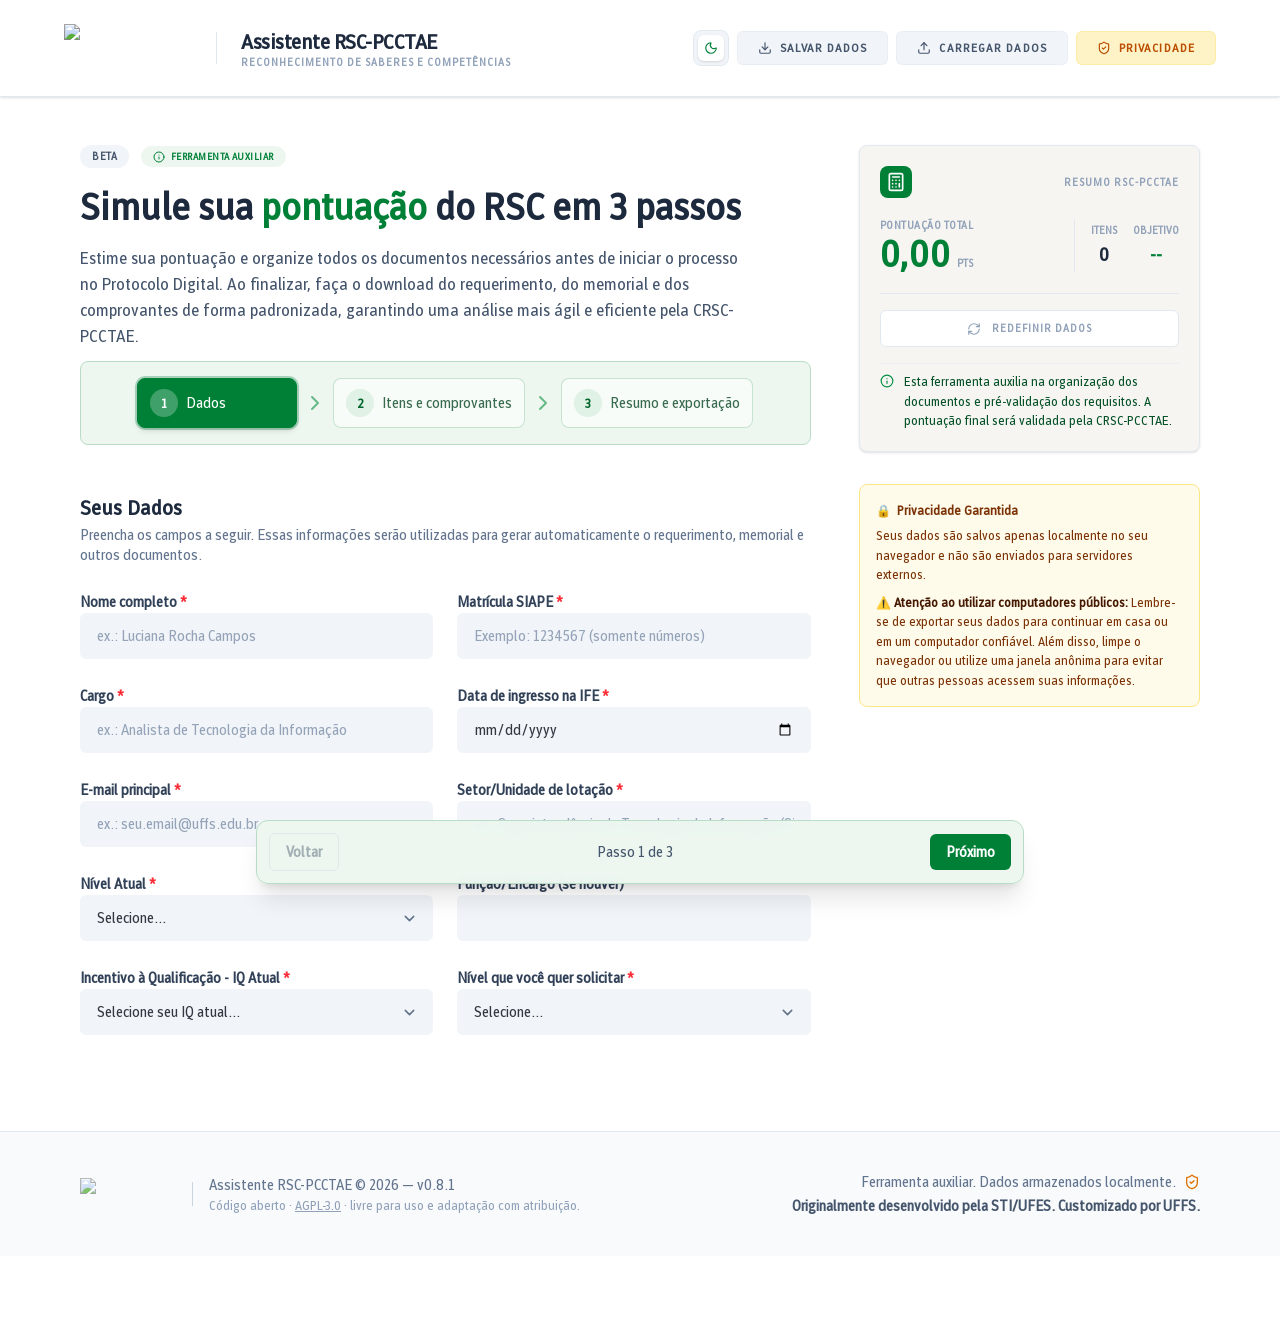
==== index.html @ 5d7be17a "Corrige layout no GitHub Pages: pasta next em vez de _next (Jekyll)" ====
<!DOCTYPE html><!--9aRGwMpVKhVI5mHyuBVNR--><html lang="pt-BR" class="__variable_b991f8 __variable_77d4bf"><head><meta charSet="utf-8"/><meta name="viewport" content="width=device-width, initial-scale=1"/><link rel="preload" href="./next/static/media/111c64c593307dd1-s.p.woff" as="font" crossorigin="" type="font/woff"/><link rel="preload" href="./next/static/media/637b1e45cc911e74-s.p.woff" as="font" crossorigin="" type="font/woff"/><link rel="preload" href="./next/static/media/cc27cf3ff100ea21-s.p.ttf" as="font" crossorigin="" type="font/ttf"/><link rel="stylesheet" href="./next/static/css/3eb1b02e65e8e652.css" data-precedence="next"/><link rel="preload" as="script" fetchPriority="low" href="./next/static/chunks/webpack-28f1272783935abb.js"/><script src="./next/static/chunks/4bd1b696-21f374d1156f834a.js" async=""></script><script src="./next/static/chunks/255-1755a749ca68fb96.js" async=""></script><script src="./next/static/chunks/main-app-2ecc3bf42ae2d122.js" async=""></script><script src="./next/static/chunks/app/layout-82c13f1121ba27d3.js" async=""></script><script src="./next/static/chunks/638-91cfcbcc5f65ffcb.js" async=""></script><script src="./next/static/chunks/app/page-ae349f5f44240e53.js" async=""></script><meta name="next-size-adjust" content=""/><meta property="creator.productor" content="http://estruturaorganizacional.dados.gov.br/id/unidade-organizacional/425"/><title>Assistente RSC-PCCTAE UFFS</title><meta name="description" content="Ferramenta auxiliar para contagem e organização de documentos para o RSC-PCCTAE."/><link rel="icon" href="./favicon.ico"/><link rel="stylesheet" href="./uffs-layout.css"/><script src="./next/static/chunks/polyfills-42372ed130431b0a.js" noModule=""></script></head><body class="font-ufes antialiased bg-slate-50 text-slate-900"><div hidden=""><!--$--><!--/$--></div><div class="min-h-screen bg-white dark:bg-slate-950 transition-colors duration-300 pb-20"><header class="bg-white/95 dark:bg-slate-900/95 backdrop-blur-md border-b border-slate-200 dark:border-slate-800 py-6 px-4 sticky top-0 z-50 shadow-sm"><div class="max-w-6xl mx-auto flex flex-col md:flex-row justify-between items-center gap-6"><div class="flex items-center gap-6"><img alt="UFFS Logo" loading="lazy" width="160" height="60" decoding="async" data-nimg="1" class="h-12 w-auto object-contain" style="color:transparent" src="./logo-ufes.png"/><div class="hidden md:block h-8 w-px bg-slate-200 dark:bg-slate-800"></div><div><h1 class="text-xl font-bold text-slate-800 dark:text-white tracking-tight">Assistente RSC-PCCTAE</h1><p class="text-slate-400 dark:text-slate-500 text-[10px] font-bold uppercase tracking-widest">Reconhecimento de Saberes e Competências</p></div></div><div class="flex flex-wrap justify-center gap-2 items-center"><div class="bg-slate-100 dark:bg-slate-800 rounded-lg p-1 border border-slate-200 dark:border-slate-700"><button class="p-1.5 rounded-md transition-all bg-white dark:bg-slate-700 shadow-sm text-brand-600 hover:text-brand-500" title="Mudar para Modo Escuro"><svg xmlns="http://www.w3.org/2000/svg" width="24" height="24" viewBox="0 0 24 24" fill="none" stroke="currentColor" stroke-width="2" stroke-linecap="round" stroke-linejoin="round" class="lucide lucide-moon w-3.5 h-3.5" aria-hidden="true"><path d="M20.985 12.486a9 9 0 1 1-9.473-9.472c.405-.022.617.46.402.803a6 6 0 0 0 8.268 8.268c.344-.215.825-.004.803.401"></path></svg></button></div><button class="flex items-center gap-2 bg-slate-100 hover:bg-slate-200 dark:bg-slate-800 dark:hover:bg-slate-700 dark:text-slate-300 text-slate-600 px-5 py-2 rounded-md transition-all text-[11px] font-bold uppercase tracking-widest border border-slate-200/50 dark:border-slate-700"><svg xmlns="http://www.w3.org/2000/svg" width="24" height="24" viewBox="0 0 24 24" fill="none" stroke="currentColor" stroke-width="2" stroke-linecap="round" stroke-linejoin="round" class="lucide lucide-download w-3.5 h-3.5" aria-hidden="true"><path d="M12 15V3"></path><path d="M21 15v4a2 2 0 0 1-2 2H5a2 2 0 0 1-2-2v-4"></path><path d="m7 10 5 5 5-5"></path></svg> Salvar Dados</button><label class="flex items-center gap-2 bg-slate-100 hover:bg-slate-200 dark:bg-slate-800 dark:hover:bg-slate-700 dark:text-slate-300 text-slate-600 px-5 py-2 rounded-md transition-all text-[11px] font-bold uppercase tracking-widest cursor-pointer border border-slate-200/50 dark:border-slate-700"><svg xmlns="http://www.w3.org/2000/svg" width="24" height="24" viewBox="0 0 24 24" fill="none" stroke="currentColor" stroke-width="2" stroke-linecap="round" stroke-linejoin="round" class="lucide lucide-upload w-3.5 h-3.5" aria-hidden="true"><path d="M12 3v12"></path><path d="m17 8-5-5-5 5"></path><path d="M21 15v4a2 2 0 0 1-2 2H5a2 2 0 0 1-2-2v-4"></path></svg> Carregar Dados<input type="file" class="hidden" accept=".json,.zip"/></label><button class="flex items-center gap-2 bg-amber-100 hover:bg-amber-200 dark:bg-amber-900/30 dark:hover:bg-amber-900/50 dark:text-amber-300 text-amber-700 px-5 py-2 rounded-md transition-all text-[11px] font-bold uppercase tracking-widest border border-amber-200/50 dark:border-amber-700/50"><svg xmlns="http://www.w3.org/2000/svg" width="24" height="24" viewBox="0 0 24 24" fill="none" stroke="currentColor" stroke-width="2" stroke-linecap="round" stroke-linejoin="round" class="lucide lucide-shield-check w-3.5 h-3.5" aria-hidden="true"><path d="M20 13c0 5-3.5 7.5-7.66 8.95a1 1 0 0 1-.67-.01C7.5 20.5 4 18 4 13V6a1 1 0 0 1 1-1c2 0 4.5-1.2 6.24-2.72a1.17 1.17 0 0 1 1.52 0C14.51 3.81 17 5 19 5a1 1 0 0 1 1 1z"></path><path d="m9 12 2 2 4-4"></path></svg> Privacidade</button></div></div></header><main class="max-w-6xl mx-auto px-4 grid grid-cols-1 lg:grid-cols-3 gap-12 mt-12"><div class="lg:col-span-2 space-y-12"><header class="space-y-4"><div class="flex items-center gap-3"><div class="inline-block bg-slate-100 text-slate-600 px-3 py-1 rounded-full text-[10px] font-bold uppercase tracking-wider">Beta</div><div class="flex items-center gap-1.5 text-brand-600 dark:text-brand-400 bg-brand-50 dark:bg-brand-900/20 px-3 py-1 rounded-full text-[9px] font-bold uppercase tracking-wider"><svg xmlns="http://www.w3.org/2000/svg" width="24" height="24" viewBox="0 0 24 24" fill="none" stroke="currentColor" stroke-width="2" stroke-linecap="round" stroke-linejoin="round" class="lucide lucide-info w-3 h-3" aria-hidden="true"><circle cx="12" cy="12" r="10"></circle><path d="M12 16v-4"></path><path d="M12 8h.01"></path></svg> Ferramenta Auxiliar</div></div><h2 class="text-3xl md:text-4xl font-bold text-slate-800 dark:text-white leading-tight">Simule sua <span class="text-brand-600 dark:text-brand-400">pontuação</span> do RSC em 3 passos</h2><div class="space-y-3"><p class="text-slate-600 dark:text-slate-300 text-base leading-relaxed max-w-2xl">Estime sua pontuação e organize todos os documentos necessários antes de iniciar o processo no Protocolo Digital. Ao finalizar, faça o download do requerimento, do memorial e dos comprovantes de forma padronizada, garantindo uma análise mais ágil e eficiente pela CRSC-PCCTAE.</p><div class="bg-brand-50 dark:bg-brand-950/20 border border-brand-200 dark:border-brand-900/40 rounded-lg p-4"><div class="flex flex-col md:flex-row md:flex-wrap md:items-center md:justify-center gap-2 md:gap-1" role="navigation" aria-label="Etapas do fluxo"><button type="button" aria-current="step" class="flex items-center gap-2 rounded-lg border px-3 py-2.5 text-sm font-medium transition-all text-left w-full md:w-auto md:min-w-[10rem] border-brand-600 bg-brand-600 text-white shadow-md ring-2 ring-brand-600/30"><span class="flex h-7 w-7 shrink-0 items-center justify-center rounded-full text-xs font-bold bg-white/25 text-white">1</span><span>Dados</span></button><svg xmlns="http://www.w3.org/2000/svg" width="24" height="24" viewBox="0 0 24 24" fill="none" stroke="currentColor" stroke-width="2" stroke-linecap="round" stroke-linejoin="round" class="lucide lucide-chevron-right hidden md:block h-6 w-6 shrink-0 text-brand-400/80 dark:text-brand-500/80 mx-0.5" aria-hidden="true"><path d="m9 18 6-6-6-6"></path></svg><svg xmlns="http://www.w3.org/2000/svg" width="24" height="24" viewBox="0 0 24 24" fill="none" stroke="currentColor" stroke-width="2" stroke-linecap="round" stroke-linejoin="round" class="lucide lucide-chevron-down md:hidden h-6 w-6 shrink-0 text-brand-400/80 self-center" aria-hidden="true"><path d="m6 9 6 6 6-6"></path></svg><button type="button" class="flex items-center gap-2 rounded-lg border px-3 py-2.5 text-sm font-medium transition-all text-left w-full md:w-auto md:min-w-[10rem] border-brand-200/80 bg-white/60 text-brand-900/80 dark:border-brand-900/50 dark:bg-slate-900/80 dark:text-brand-200/90"><span class="flex h-7 w-7 shrink-0 items-center justify-center rounded-full text-xs font-bold bg-brand-100/80 text-brand-700 dark:bg-brand-900/40 dark:text-brand-300">2</span><span>Itens e comprovantes</span></button><svg xmlns="http://www.w3.org/2000/svg" width="24" height="24" viewBox="0 0 24 24" fill="none" stroke="currentColor" stroke-width="2" stroke-linecap="round" stroke-linejoin="round" class="lucide lucide-chevron-right hidden md:block h-6 w-6 shrink-0 text-brand-400/80 dark:text-brand-500/80 mx-0.5" aria-hidden="true"><path d="m9 18 6-6-6-6"></path></svg><svg xmlns="http://www.w3.org/2000/svg" width="24" height="24" viewBox="0 0 24 24" fill="none" stroke="currentColor" stroke-width="2" stroke-linecap="round" stroke-linejoin="round" class="lucide lucide-chevron-down md:hidden h-6 w-6 shrink-0 text-brand-400/80 self-center" aria-hidden="true"><path d="m6 9 6 6 6-6"></path></svg><button type="button" class="flex items-center gap-2 rounded-lg border px-3 py-2.5 text-sm font-medium transition-all text-left w-full md:w-auto md:min-w-[10rem] border-brand-200/80 bg-white/60 text-brand-900/80 dark:border-brand-900/50 dark:bg-slate-900/80 dark:text-brand-200/90"><span class="flex h-7 w-7 shrink-0 items-center justify-center rounded-full text-xs font-bold bg-brand-100/80 text-brand-700 dark:bg-brand-900/40 dark:text-brand-300">3</span><span>Resumo e exportação</span></button></div></div></div></header><section class="space-y-6"><div class="space-y-1"><h3 class="text-xl font-bold text-slate-800 dark:text-white">Seus Dados</h3><p class="text-sm text-slate-500 dark:text-slate-400">Preencha os campos a seguir. Essas informações serão utilizadas para gerar automaticamente o requerimento, memorial e ​o​utros documentos.</p></div><div class="grid grid-cols-1 md:grid-cols-2 gap-6"><div class="space-y-2"><label class="text-sm font-bold text-slate-700 dark:text-slate-300">Nome completo <span class="text-red-500">*</span></label><input type="text" placeholder="ex.: Luciana Rocha Campos" class="w-full px-4 py-3 bg-slate-100 dark:bg-slate-900/50 border border-transparent dark:border-slate-800 rounded-md focus:ring-2 focus:ring-brand-500 outline-none transition-all text-sm placeholder:text-slate-400 dark:placeholder:text-slate-600 dark:text-white" value=""/></div><div class="space-y-2"><label class="text-sm font-bold text-slate-700 dark:text-slate-300">Matrícula SIAPE <span class="text-red-500">*</span></label><input type="text" placeholder="Exemplo: 1234567 (somente números)" class="w-full px-4 py-3 bg-slate-100 dark:bg-slate-900/50 border border-transparent dark:border-slate-800 rounded-md focus:ring-2 focus:ring-brand-500 outline-none transition-all text-sm placeholder:text-slate-400 dark:placeholder:text-slate-600 dark:text-white" value=""/></div><div class="space-y-2"><label class="text-sm font-bold text-slate-700 dark:text-slate-300">Cargo <span class="text-red-500">*</span></label><input type="text" placeholder="ex.: Analista de Tecnologia da Informação" class="w-full px-4 py-3 bg-slate-100 dark:bg-slate-900/50 border border-transparent dark:border-slate-800 rounded-md focus:ring-2 focus:ring-brand-500 outline-none transition-all text-sm placeholder:text-slate-400 dark:placeholder:text-slate-600 dark:text-white" value=""/></div><div class="space-y-2"><label class="text-sm font-bold text-slate-700 dark:text-slate-300">Data de ingresso na IFE <span class="text-red-500">*</span></label><input type="date" class="w-full px-4 py-3 bg-slate-100 dark:bg-slate-900/50 border border-transparent dark:border-slate-800 rounded-md focus:ring-2 focus:ring-brand-500 outline-none transition-all text-sm dark:text-white" value=""/></div><div class="space-y-2"><label class="text-sm font-bold text-slate-700 dark:text-slate-300">E-mail principal <span class="text-red-500">*</span></label><input type="email" placeholder="ex.: seu.email@uffs.edu.br" class="w-full px-4 py-3 bg-slate-100 dark:bg-slate-900/50 border border-transparent dark:border-slate-800 rounded-md focus:ring-2 focus:ring-brand-500 outline-none transition-all text-sm placeholder:text-slate-400 dark:placeholder:text-slate-600 dark:text-white" value=""/></div><div class="space-y-2"><label class="text-sm font-bold text-slate-700 dark:text-slate-300">Setor/Unidade de lotação <span class="text-red-500">*</span></label><input type="text" placeholder="ex.: Superintendência de Tecnologia da Informação (STI)" class="w-full px-4 py-3 bg-slate-100 dark:bg-slate-900/50 border border-transparent dark:border-slate-800 rounded-md focus:ring-2 focus:ring-brand-500 outline-none transition-all text-sm placeholder:text-slate-400 dark:placeholder:text-slate-600 dark:text-white" value=""/></div><div class="space-y-2"><label class="text-sm font-bold text-slate-700 dark:text-slate-300">Nível Atual <span class="text-red-500">*</span></label><select class="w-full px-4 py-3 bg-slate-100 dark:bg-slate-900/50 border border-transparent dark:border-slate-800 rounded-md focus:ring-2 focus:ring-brand-500 outline-none transition-all text-sm appearance-none dark:text-white"><option value="" selected="">Selecione...</option><option value="Nível A">Nível A</option><option value="Nível B">Nível B</option><option value="Nível C">Nível C</option><option value="Nível D">Nível D</option><option value="Nível E">Nível E</option></select></div><div class="space-y-2"><label class="text-sm font-bold text-slate-700 dark:text-slate-300">Função/Encargo (se houver)</label><input type="text" class="w-full px-4 py-3 bg-slate-100 dark:bg-slate-900/50 border border-transparent dark:border-slate-800 rounded-md focus:ring-2 focus:ring-brand-500 outline-none transition-all text-sm dark:text-white" value=""/></div><div class="space-y-2"><label class="text-sm font-bold text-slate-700 dark:text-slate-300">Incentivo à Qualificação - IQ Atual <span class="text-red-500">*</span></label><select class="w-full px-4 py-3 bg-slate-100 dark:bg-slate-900/50 border border-transparent dark:border-slate-800 rounded-md focus:ring-2 focus:ring-brand-500 outline-none transition-all text-sm appearance-none dark:text-white"><option value="" selected="">Selecione seu IQ atual...</option><option value="Ensino Fundamental Completo (10%)">Ensino Fundamental Completo 10%</option><option value="Ensino Médio Completo (15%)">Ensino Médio Completo 15%</option><option value="Ensino Médio Profissionalizante / Técnico (20%)">Ensino Médio Profissionalizante / Técnico 20%</option><option value="Graduação (Ensino Superior) (25%)">Graduação (Ensino Superior) 25%</option><option value="Especialização (mínimo 360h) (30%)">Especialização (mínimo 360h) 30%</option><option value="Mestrado (52%)">Mestrado 52%</option></select></div><div class="space-y-2"><label class="text-sm font-bold text-slate-700 dark:text-slate-300">Nível que você quer solicitar <span class="text-red-500">*</span></label><select class="w-full px-4 py-3 bg-slate-100 dark:bg-slate-900/50 border rounded-md focus:ring-2 focus:ring-brand-500 outline-none transition-all text-sm appearance-none dark:text-white border-transparent dark:border-slate-800"><option value="" selected="">Selecione...</option><option value="I" class="dark:bg-slate-900">RSC-PCCTAE I<!-- --> (<!-- -->Ensino Fund. Completo<!-- -->)</option><option value="II" class="dark:bg-slate-900">RSC-PCCTAE II<!-- --> (<!-- -->Ensino Médio<!-- -->)</option><option value="III" class="dark:bg-slate-900">RSC-PCCTAE III<!-- --> (<!-- -->Graduação<!-- -->)</option><option value="IV" class="dark:bg-slate-900">RSC-PCCTAE IV<!-- --> (<!-- -->Especialização<!-- -->)</option><option value="V" class="dark:bg-slate-900">RSC-PCCTAE V<!-- --> (<!-- -->Mestrado<!-- -->)</option><option value="VI" class="dark:bg-slate-900">RSC-PCCTAE VI<!-- --> (<!-- -->Doutorado<!-- -->)</option></select></div></div></section></div><div class="space-y-8"><div class="bg-[#f7f5f2] dark:bg-slate-900 rounded-lg p-5 sticky top-32 border border-slate-200 dark:border-slate-800 shadow-sm"><div class="flex items-center justify-between mb-4"><div class="bg-brand-600 p-1.5 rounded-lg"><svg xmlns="http://www.w3.org/2000/svg" width="24" height="24" viewBox="0 0 24 24" fill="none" stroke="currentColor" stroke-width="2" stroke-linecap="round" stroke-linejoin="round" class="lucide lucide-calculator w-5 h-5 text-white" aria-hidden="true"><rect width="16" height="20" x="4" y="2" rx="2"></rect><line x1="8" x2="16" y1="6" y2="6"></line><line x1="16" x2="16" y1="14" y2="18"></line><path d="M16 10h.01"></path><path d="M12 10h.01"></path><path d="M8 10h.01"></path><path d="M12 14h.01"></path><path d="M8 14h.01"></path><path d="M12 18h.01"></path><path d="M8 18h.01"></path></svg></div><span class="text-[10px] font-bold text-slate-400 dark:text-slate-500 uppercase tracking-widest">Resumo RSC-PCCTAE</span></div><div class="space-y-4"><div class="flex items-center justify-between py-1"><div class="text-left"><p class="text-slate-400 dark:text-slate-500 text-[10px] font-bold uppercase tracking-wider">Pontuação Total</p><div class="flex items-baseline gap-1.5"><span class="text-4xl font-black text-brand-600 dark:text-brand-400 tracking-[0.02em]">0,00</span><span class="text-slate-400 dark:text-slate-500 text-[10px] font-bold uppercase">pts</span></div></div><div class="flex gap-4 border-l border-slate-200 dark:border-slate-800 pl-4 py-1"><div class="text-center"><p class="text-slate-400 dark:text-slate-500 text-[10px] font-bold uppercase mb-0.5">Itens</p><p class="text-lg font-bold text-slate-800 dark:text-slate-200">0</p></div><div class="text-center"><p class="text-slate-400 dark:text-slate-500 text-[10px] font-bold uppercase mb-0.5">Objetivo</p><p class="text-lg font-bold text-brand-600 dark:text-brand-400">--</p></div></div></div><div class="pt-4 border-t border-slate-200 dark:border-slate-800 space-y-2"><button class="w-full py-2.5 bg-white dark:bg-slate-800/50 border border-slate-200 dark:border-slate-800 text-slate-400 dark:text-slate-500 hover:text-red-500 dark:hover:text-red-400 rounded-md transition-all text-[10px] font-bold uppercase tracking-widest"><svg xmlns="http://www.w3.org/2000/svg" width="24" height="24" viewBox="0 0 24 24" fill="none" stroke="currentColor" stroke-width="2" stroke-linecap="round" stroke-linejoin="round" class="lucide lucide-refresh-cw w-3.5 h-3.5 inline mr-2" aria-hidden="true"><path d="M3 12a9 9 0 0 1 9-9 9.75 9.75 0 0 1 6.74 2.74L21 8"></path><path d="M21 3v5h-5"></path><path d="M21 12a9 9 0 0 1-9 9 9.75 9.75 0 0 1-6.74-2.74L3 16"></path><path d="M8 16H3v5"></path></svg> Redefinir Dados</button><div class="mt-2 pt-2 border-t border-slate-200/60 dark:border-slate-800/60"><div class="flex gap-2.5"><svg xmlns="http://www.w3.org/2000/svg" width="24" height="24" viewBox="0 0 24 24" fill="none" stroke="currentColor" stroke-width="2" stroke-linecap="round" stroke-linejoin="round" class="lucide lucide-info w-3.5 h-3.5 text-brand-500 dark:text-brand-400 shrink-0 mt-0.5" aria-hidden="true"><circle cx="12" cy="12" r="10"></circle><path d="M12 16v-4"></path><path d="M12 8h.01"></path></svg><p class="text-[12px] text-brand-800 dark:text-brand-200 leading-relaxed font-medium">Esta ferramenta auxilia na organização dos documentos e pré-validação dos requisitos. A pontuação final será validada pela CRSC-PCCTAE.</p></div></div></div></div></div><div class="bg-amber-50 dark:bg-amber-950/20 border border-amber-200 dark:border-amber-900/30 rounded-lg p-4 text-xs text-amber-900 dark:text-amber-200 leading-relaxed"><p class="font-bold mb-1.5 flex items-center gap-1.5"><span aria-hidden="true">🔒</span> Privacidade Garantida</p><p>Seus dados são salvos apenas localmente no seu navegador e não são enviados para servidores externos.</p><p class="mt-2"><span aria-hidden="true">⚠️</span> <span class="font-bold text-amber-950 dark:text-amber-100">Atenção ao utilizar computadores públicos:</span> Lembre-se de exportar seus dados para continuar em casa ou em um computador confiável. Além disso, limpe o navegador ou utilize uma janela anônima para evitar que outras pessoas acessem suas informações.</p></div></div></main><div class="fixed bottom-4 left-1/2 z-40 w-[calc(100%-2rem)] max-w-3xl -translate-x-1/2 rounded-xl border border-brand-200 dark:border-brand-900/30 bg-brand-50/95 dark:bg-slate-900/95 backdrop-blur p-3 shadow-xl"><div class="flex items-center justify-between gap-2"><button disabled="" class="px-4 py-2 rounded-md border border-slate-300 dark:border-slate-700 text-sm font-semibold text-slate-700 dark:text-slate-300 disabled:opacity-40">Voltar</button><p class="text-sm text-slate-600 dark:text-slate-400">Passo <!-- -->1<!-- --> de 3</p><button class="px-4 py-2 rounded-md bg-brand-600 text-white text-sm font-semibold disabled:opacity-40">Próximo</button></div></div><footer class="mt-24 bg-slate-50 dark:bg-slate-900/50 border-t border-slate-200 dark:border-slate-800 py-10"><div class="max-w-6xl mx-auto px-4 flex flex-col md:flex-row items-center justify-between gap-6"><div class="flex items-center gap-4 text-sm font-medium text-slate-500 dark:text-slate-400"><img alt="UFFS Logo" loading="lazy" width="120" height="40" decoding="async" data-nimg="1" class="h-8 w-auto opacity-75 dark:invert hover:opacity-100 transition-opacity" style="color:transparent" src="./logo-ufes.png"/><div class="h-6 w-px bg-slate-300 dark:bg-slate-700 hidden sm:block"></div><div class="hidden sm:block"><span>Assistente RSC-PCCTAE<!-- --> © <!-- -->2026<!-- --> — v<!-- -->0.8.1</span><p class="text-xs text-slate-400 dark:text-slate-500 mt-0.5">Código aberto · <a href="https://www.gnu.org/licenses/agpl-3.0.html" target="_blank" rel="noopener noreferrer" class="underline hover:text-brand-600 transition-colors">AGPL-3.0</a> · livre para uso e adaptação com atribuição.</p></div></div><div class="text-sm text-center md:text-right text-slate-500 dark:text-slate-400"><div class="flex items-center justify-center md:justify-end gap-2"><p>Ferramenta auxiliar. Dados armazenados localmente.</p><button class="text-amber-600 dark:text-amber-500 hover:text-amber-700 dark:hover:text-amber-400 transition-colors" title="Política de Privacidade"><svg xmlns="http://www.w3.org/2000/svg" width="24" height="24" viewBox="0 0 24 24" fill="none" stroke="currentColor" stroke-width="2" stroke-linecap="round" stroke-linejoin="round" class="lucide lucide-shield-check w-4 h-4" aria-hidden="true"><path d="M20 13c0 5-3.5 7.5-7.66 8.95a1 1 0 0 1-.67-.01C7.5 20.5 4 18 4 13V6a1 1 0 0 1 1-1c2 0 4.5-1.2 6.24-2.72a1.17 1.17 0 0 1 1.52 0C14.51 3.81 17 5 19 5a1 1 0 0 1 1 1z"></path><path d="m9 12 2 2 4-4"></path></svg></button></div><p class="font-semibold text-slate-600 dark:text-slate-300 mt-1">Originalmente desenvolvido pela <!-- -->STI/UFES<!-- -->.<!-- --> Customizado por UFFS.</p></div></div></footer><style>
        input::placeholder {
          color: #94a3b8;
          font-weight: 400;
        }
        .dark input::placeholder {
          color: #475569;
        }
        button:not(:disabled) {
          cursor: pointer !important;
        }
        select {
          background-image: url("data:image/svg+xml,%3csvg xmlns='http://www.w3.org/2000/svg' fill='none' viewBox='0 0 20 20'%3e%3cpath stroke='%2364748b' stroke-linecap='round' stroke-linejoin='round' stroke-width='1.5' d='M6 8l4 4 4-4'/%3e%3c/svg%3e");
          background-position: right 0.75rem center;
          background-repeat: no-repeat;
          background-size: 1.5em 1.5em;
          padding-right: 2.5rem;
        }
      </style></div><!--$--><!--/$--><script src="./next/static/chunks/webpack-28f1272783935abb.js" id="_R_" async=""></script><script>(self.__next_f=self.__next_f||[]).push([0])</script><script>self.__next_f.push([1,"1:\"$Sreact.fragment\"\n2:I[2262,[\"177\",\"static/chunks/app/layout-82c13f1121ba27d3.js\"],\"default\"]\n3:I[9766,[],\"\"]\n4:I[8924,[],\"\"]\n5:I[9021,[\"177\",\"static/chunks/app/layout-82c13f1121ba27d3.js\"],\"\"]\n6:I[1959,[],\"ClientPageRoot\"]\n7:I[4651,[\"638\",\"static/chunks/638-91cfcbcc5f65ffcb.js\",\"974\",\"static/chunks/app/page-ae349f5f44240e53.js\"],\"default\"]\na:I[4431,[],\"OutletBoundary\"]\nc:I[5278,[],\"AsyncMetadataOutlet\"]\ne:I[4431,[],\"ViewportBoundary\"]\n10:I[4431,[],\"MetadataBoundary\"]\n11:\"$Sreact.suspense\"\n13:I[7150,[],\"\"]\n:HL[\"./next/static/media/111c64c593307dd1-s.p.woff\",\"font\",{\"crossOrigin\":\"\",\"type\":\"font/woff\"}]\n:HL[\"./next/static/media/637b1e45cc911e74-s.p.woff\",\"font\",{\"crossOrigin\":\"\",\"type\":\"font/woff\"}]\n:HL[\"./next/static/media/cc27cf3ff100ea21-s.p.ttf\",\"font\",{\"crossOrigin\":\"\",\"type\":\"font/ttf\"}]\n:HL[\"./next/static/css/3eb1b02e65e8e652.css\",\"style\"]\n"])</script><script>self.__next_f.push([1,"0:{\"P\":null,\"b\":\"9aRGwMpVKhVI5mHyuBVNR\",\"p\":\"\",\"c\":[\"\",\"\"],\"i\":false,\"f\":[[[\"\",{\"children\":[\"__PAGE__\",{}]},\"$undefined\",\"$undefined\",true],[\"\",[\"$\",\"$1\",\"c\",{\"children\":[[[\"$\",\"link\",\"0\",{\"rel\":\"stylesheet\",\"href\":\"./next/static/css/3eb1b02e65e8e652.css\",\"precedence\":\"next\",\"crossOrigin\":\"$undefined\",\"nonce\":\"$undefined\"}]],[\"$\",\"html\",null,{\"lang\":\"pt-BR\",\"className\":\"__variable_b991f8 __variable_77d4bf\",\"children\":[[\"$\",\"head\",null,{\"children\":[[\"$\",\"meta\",null,{\"property\":\"creator.productor\",\"content\":\"http://estruturaorganizacional.dados.gov.br/id/unidade-organizacional/425\"}],[\"$\",\"link\",null,{\"rel\":\"stylesheet\",\"href\":\"./uffs-layout.css\"}]]}],[\"$\",\"body\",null,{\"suppressHydrationWarning\":true,\"className\":\"font-ufes antialiased bg-slate-50 text-slate-900\",\"children\":[[\"$\",\"$L2\",null,{}],[\"$\",\"$L3\",null,{\"parallelRouterKey\":\"children\",\"error\":\"$undefined\",\"errorStyles\":\"$undefined\",\"errorScripts\":\"$undefined\",\"template\":[\"$\",\"$L4\",null,{}],\"templateStyles\":\"$undefined\",\"templateScripts\":\"$undefined\",\"notFound\":[[[\"$\",\"title\",null,{\"children\":\"404: This page could not be found.\"}],[\"$\",\"div\",null,{\"style\":{\"fontFamily\":\"system-ui,\\\"Segoe UI\\\",Roboto,Helvetica,Arial,sans-serif,\\\"Apple Color Emoji\\\",\\\"Segoe UI Emoji\\\"\",\"height\":\"100vh\",\"textAlign\":\"center\",\"display\":\"flex\",\"flexDirection\":\"column\",\"alignItems\":\"center\",\"justifyContent\":\"center\"},\"children\":[\"$\",\"div\",null,{\"children\":[[\"$\",\"style\",null,{\"dangerouslySetInnerHTML\":{\"__html\":\"body{color:#000;background:#fff;margin:0}.next-error-h1{border-right:1px solid rgba(0,0,0,.3)}@media (prefers-color-scheme:dark){body{color:#fff;background:#000}.next-error-h1{border-right:1px solid rgba(255,255,255,.3)}}\"}}],[\"$\",\"h1\",null,{\"className\":\"next-error-h1\",\"style\":{\"display\":\"inline-block\",\"margin\":\"0 20px 0 0\",\"padding\":\"0 23px 0 0\",\"fontSize\":24,\"fontWeight\":500,\"verticalAlign\":\"top\",\"lineHeight\":\"49px\"},\"children\":404}],[\"$\",\"div\",null,{\"style\":{\"display\":\"inline-block\"},\"children\":[\"$\",\"h2\",null,{\"style\":{\"fontSize\":14,\"fontWeight\":400,\"lineHeight\":\"49px\",\"margin\":0},\"children\":\"This page could not be found.\"}]}]]}]}]],[]],\"forbidden\":\"$undefined\",\"unauthorized\":\"$undefined\"}],[\"$\",\"$L5\",null,{\"strategy\":\"afterInteractive\",\"src\":\"\"}]]}]]}]]}],{\"children\":[\"__PAGE__\",[\"$\",\"$1\",\"c\",{\"children\":[[\"$\",\"$L6\",null,{\"Component\":\"$7\",\"searchParams\":{},\"params\":{},\"promises\":[\"$@8\",\"$@9\"]}],null,[\"$\",\"$La\",null,{\"children\":[\"$Lb\",[\"$\",\"$Lc\",null,{\"promise\":\"$@d\"}]]}]]}],{},null,false]},null,false],[\"$\",\"$1\",\"h\",{\"children\":[null,[[\"$\",\"$Le\",null,{\"children\":\"$Lf\"}],[\"$\",\"meta\",null,{\"name\":\"next-size-adjust\",\"content\":\"\"}]],[\"$\",\"$L10\",null,{\"children\":[\"$\",\"div\",null,{\"hidden\":true,\"children\":[\"$\",\"$11\",null,{\"fallback\":null,\"children\":\"$L12\"}]}]}]]}],false]],\"m\":\"$undefined\",\"G\":[\"$13\",[]],\"s\":false,\"S\":true}\n"])</script><script>self.__next_f.push([1,"8:{}\n9:\"$0:f:0:1:2:children:1:props:children:0:props:params\"\n"])</script><script>self.__next_f.push([1,"f:[[\"$\",\"meta\",\"0\",{\"charSet\":\"utf-8\"}],[\"$\",\"meta\",\"1\",{\"name\":\"viewport\",\"content\":\"width=device-width, initial-scale=1\"}]]\nb:null\n"])</script><script>self.__next_f.push([1,"14:I[622,[],\"IconMark\"]\nd:{\"metadata\":[[\"$\",\"title\",\"0\",{\"children\":\"Assistente RSC-PCCTAE UFFS\"}],[\"$\",\"meta\",\"1\",{\"name\":\"description\",\"content\":\"Ferramenta auxiliar para contagem e organização de documentos para o RSC-PCCTAE.\"}],[\"$\",\"link\",\"2\",{\"rel\":\"icon\",\"href\":\"./favicon.ico\"}],[\"$\",\"$L14\",\"3\",{}]],\"error\":null,\"digest\":\"$undefined\"}\n"])</script><script>self.__next_f.push([1,"12:\"$d:metadata\"\n"])</script><!-- ===== EXTENSÃO LOCAL: ANEXOS consolidados + coluna Comprovantes (bloco aditivo) ===== -->
<script src="./extensao/vendor/pdf-lib.min.js"></script>
<script src="./extensao/vendor/jszip.min.js"></script>
<script src="./extensao/criterios-ordem.js"></script>
<script src="./extensao/anexos-consolidados.js"></script>
<script src="./extensao/hook-exportacao.js"></script>
<script src="./extensao/importar-backup.js"></script>
<script>
(function(){
  if (location.protocol === "file:") {
    document.addEventListener("DOMContentLoaded", function(){
      var b = document.createElement("div");
      b.style.cssText = "position:fixed;inset:0;z-index:99999;background:#008037;color:#fff;display:flex;align-items:center;justify-content:center;padding:2rem;font-family:Segoe UI,sans-serif;text-align:center";
      b.innerHTML = "<div style='max-width:36rem'><h1 style='font-size:1.5rem;margin:0 0 1rem'>Abra pelo servidor local</h1><p style='line-height:1.6;opacity:.95'>Execute <strong>start.bat</strong> e acesse <strong>http://127.0.0.1:8080/</strong>.</p></div>";
      document.body.appendChild(b);
    });
  }
})();
</script></body></html>
---- next/static/css/3eb1b02e65e8e652.css ----
@font-face{font-family:ufesSans;src:url(/next/static/media/637b1e45cc911e74-s.p.woff) format("woff");font-display:swap;font-weight:400;font-style:normal}@font-face{font-family:ufesSans;src:url(/next/static/media/111c64c593307dd1-s.p.woff) format("woff");font-display:swap;font-weight:400;font-style:italic}@font-face{font-family:ufesSans Fallback;src:local("Arial");ascent-override:107.94%;descent-override:27.91%;line-gap-override:0.00%;size-adjust:97.08%}.__className_b991f8{font-family:ufesSans,ufesSans Fallback}.__variable_b991f8{--font-ufes:"ufesSans","ufesSans Fallback"}@font-face{font-family:interLocal;src:url(/next/static/media/cc27cf3ff100ea21-s.p.ttf) format("truetype");font-display:swap}@font-face{font-family:interLocal Fallback;src:local("Arial");ascent-override:89.79%;descent-override:22.36%;line-gap-override:0.00%;size-adjust:107.89%}.__className_77d4bf{font-family:interLocal,interLocal Fallback}.__variable_77d4bf{--font-inter:"interLocal","interLocal Fallback"}

/*! tailwindcss v4.1.11 | MIT License | https://tailwindcss.com */@layer properties{@supports ((-webkit-hyphens:none) and (not (margin-trim:inline))) or ((-moz-orient:inline) and (not (color:rgb(from red r g b)))){*,::backdrop,:after,:before{--tw-translate-x:0;--tw-translate-y:0;--tw-translate-z:0;--tw-rotate-x:initial;--tw-rotate-y:initial;--tw-rotate-z:initial;--tw-skew-x:initial;--tw-skew-y:initial;--tw-space-y-reverse:0;--tw-border-style:solid;--tw-leading:initial;--tw-font-weight:initial;--tw-tracking:initial;--tw-shadow:0 0 #0000;--tw-shadow-color:initial;--tw-shadow-alpha:100%;--tw-inset-shadow:0 0 #0000;--tw-inset-shadow-color:initial;--tw-inset-shadow-alpha:100%;--tw-ring-color:initial;--tw-ring-shadow:0 0 #0000;--tw-inset-ring-color:initial;--tw-inset-ring-shadow:0 0 #0000;--tw-ring-inset:initial;--tw-ring-offset-width:0px;--tw-ring-offset-color:#fff;--tw-ring-offset-shadow:0 0 #0000;--tw-outline-style:solid;--tw-blur:initial;--tw-brightness:initial;--tw-contrast:initial;--tw-grayscale:initial;--tw-hue-rotate:initial;--tw-invert:initial;--tw-opacity:initial;--tw-saturate:initial;--tw-sepia:initial;--tw-drop-shadow:initial;--tw-drop-shadow-color:initial;--tw-drop-shadow-alpha:100%;--tw-drop-shadow-size:initial;--tw-backdrop-blur:initial;--tw-backdrop-brightness:initial;--tw-backdrop-contrast:initial;--tw-backdrop-grayscale:initial;--tw-backdrop-hue-rotate:initial;--tw-backdrop-invert:initial;--tw-backdrop-opacity:initial;--tw-backdrop-saturate:initial;--tw-backdrop-sepia:initial;--tw-duration:initial;--tw-content:""}}}@layer theme{:host,:root{--font-sans:ui-sans-serif,system-ui,sans-serif,"Apple Color Emoji","Segoe UI Emoji","Segoe UI Symbol","Noto Color Emoji";--font-mono:ui-monospace,SFMono-Regular,Menlo,Monaco,Consolas,"Liberation Mono","Courier New",monospace;--color-red-50:oklch(97.1% .013 17.38);--color-red-100:oklch(93.6% .032 17.717);--color-red-200:oklch(88.5% .062 18.334);--color-red-400:oklch(70.4% .191 22.216);--color-red-500:oklch(63.7% .237 25.331);--color-red-600:oklch(57.7% .245 27.325);--color-red-700:oklch(50.5% .213 27.518);--color-red-900:oklch(39.6% .141 25.723);--color-red-950:oklch(25.8% .092 26.042);--color-amber-50:oklch(98.7% .022 95.277);--color-amber-100:oklch(96.2% .059 95.617);--color-amber-200:oklch(92.4% .12 95.746);--color-amber-300:oklch(87.9% .169 91.605);--color-amber-400:oklch(82.8% .189 84.429);--color-amber-500:oklch(76.9% .188 70.08);--color-amber-600:oklch(66.6% .179 58.318);--color-amber-700:oklch(55.5% .163 48.998);--color-amber-800:oklch(47.3% .137 46.201);--color-amber-900:oklch(41.4% .112 45.904);--color-amber-950:oklch(27.9% .077 45.635);--color-green-50:oklch(98.2% .018 155.826);--color-green-100:oklch(96.2% .044 156.743);--color-green-200:oklch(92.5% .084 155.995);--color-green-300:oklch(87.1% .15 154.449);--color-green-400:oklch(79.2% .209 151.711);--color-green-500:oklch(72.3% .219 149.579);--color-green-600:oklch(62.7% .194 149.214);--color-green-700:oklch(52.7% .154 150.069);--color-green-900:oklch(39.3% .095 152.535);--color-green-950:oklch(26.6% .065 152.934);--color-slate-50:oklch(98.4% .003 247.858);--color-slate-100:oklch(96.8% .007 247.896);--color-slate-200:oklch(92.9% .013 255.508);--color-slate-300:oklch(86.9% .022 252.894);--color-slate-400:oklch(70.4% .04 256.788);--color-slate-500:oklch(55.4% .046 257.417);--color-slate-600:oklch(44.6% .043 257.281);--color-slate-700:oklch(37.2% .044 257.287);--color-slate-800:oklch(27.9% .041 260.031);--color-slate-900:oklch(20.8% .042 265.755);--color-slate-950:oklch(12.9% .042 264.695);--color-black:#000;--color-white:#fff;--spacing:.25rem;--container-sm:24rem;--container-lg:32rem;--container-xl:36rem;--container-2xl:42rem;--container-3xl:48rem;--container-6xl:72rem;--text-xs:.75rem;--text-xs--line-height:calc(1/.75);--text-sm:.875rem;--text-sm--line-height:calc(1.25/.875);--text-base:1rem;--text-base--line-height:calc(1.5/1);--text-lg:1.125rem;--text-lg--line-height:calc(1.75/1.125);--text-xl:1.25rem;--text-xl--line-height:calc(1.75/1.25);--text-2xl:1.5rem;--text-2xl--line-height:calc(2/1.5);--text-3xl:1.875rem;--text-3xl--line-height:calc(2.25/1.875);--text-4xl:2.25rem;--text-4xl--line-height:calc(2.5/2.25);--font-weight-medium:500;--font-weight-semibold:600;--font-weight-bold:700;--font-weight-black:900;--tracking-tighter:-.05em;--tracking-tight:-.025em;--tracking-wider:.05em;--tracking-widest:.1em;--leading-tight:1.25;--leading-snug:1.375;--leading-relaxed:1.625;--radius-md:.375rem;--radius-lg:.5rem;--radius-xl:.75rem;--radius-2xl:1rem;--animate-pulse:pulse 2s cubic-bezier(.4,0,.6,1)infinite;--blur-md:12px;--default-transition-duration:.15s;--default-transition-timing-function:cubic-bezier(.4,0,.2,1);--default-font-family:var(--font-sans);--default-mono-font-family:var(--font-mono);--color-brand-50:#edf7f0;--color-brand-100:#d9eee0;--color-brand-200:#b8dcc5;--color-brand-300:#87c79e;--color-brand-400:#43a96b;--color-brand-500:#008f43;--color-brand-600:#008037;--color-brand-700:#00652c;--color-brand-800:#065228;--color-brand-900:#084522;--color-brand-950:#052e18;--font-ufes:var(--font-ufes),sans-serif;--font-inter:var(--font-inter),sans-serif}}@layer base{*,::backdrop,:after,:before{box-sizing:border-box;border:0 solid;margin:0;padding:0}::file-selector-button{box-sizing:border-box;border:0 solid;margin:0;padding:0}:host,html{-webkit-text-size-adjust:100%;-moz-tab-size:4;-o-tab-size:4;tab-size:4;line-height:1.5;font-family:var(--default-font-family,ui-sans-serif,system-ui,sans-serif,"Apple Color Emoji","Segoe UI Emoji","Segoe UI Symbol","Noto Color Emoji");font-feature-settings:var(--default-font-feature-settings,normal);font-variation-settings:var(--default-font-variation-settings,normal);-webkit-tap-highlight-color:transparent}hr{height:0;color:inherit;border-top-width:1px}abbr:where([title]){-webkit-text-decoration:underline dotted;text-decoration:underline dotted}h1,h2,h3,h4,h5,h6{font-size:inherit;font-weight:inherit}a{color:inherit;-webkit-text-decoration:inherit;text-decoration:inherit}b,strong{font-weight:bolder}code,kbd,pre,samp{font-family:var(--default-mono-font-family,ui-monospace,SFMono-Regular,Menlo,Monaco,Consolas,"Liberation Mono","Courier New",monospace);font-feature-settings:var(--default-mono-font-feature-settings,normal);font-variation-settings:var(--default-mono-font-variation-settings,normal);font-size:1em}small{font-size:80%}sub,sup{vertical-align:baseline;font-size:75%;line-height:0;position:relative}sub{bottom:-.25em}sup{top:-.5em}table{text-indent:0;border-color:inherit;border-collapse:collapse}:-moz-focusring{outline:auto}progress{vertical-align:baseline}summary{display:list-item}menu,ol,ul{list-style:none}audio,canvas,embed,iframe,img,object,svg,video{vertical-align:middle;display:block}img,video{max-width:100%;height:auto}button,input,optgroup,select,textarea{font:inherit;font-feature-settings:inherit;font-variation-settings:inherit;letter-spacing:inherit;color:inherit;opacity:1;background-color:#0000;border-radius:0}::file-selector-button{font:inherit;font-feature-settings:inherit;font-variation-settings:inherit;letter-spacing:inherit;color:inherit;opacity:1;background-color:#0000;border-radius:0}:where(select:is([multiple],[size])) optgroup{font-weight:bolder}:where(select:is([multiple],[size])) optgroup option{padding-inline-start:20px}::file-selector-button{margin-inline-end:4px}::-moz-placeholder{opacity:1}::placeholder{opacity:1}@supports (not (-webkit-appearance:-apple-pay-button)) or (contain-intrinsic-size:1px){::-moz-placeholder{color:currentColor}::placeholder{color:currentColor}@supports (color:color-mix(in lab,red,red)){::-moz-placeholder{color:color-mix(in oklab,currentcolor 50%,transparent)}::placeholder{color:color-mix(in oklab,currentcolor 50%,transparent)}}}textarea{resize:vertical}::-webkit-search-decoration{-webkit-appearance:none}::-webkit-date-and-time-value{min-height:1lh;text-align:inherit}::-webkit-datetime-edit{display:inline-flex}::-webkit-datetime-edit-fields-wrapper{padding:0}::-webkit-datetime-edit,::-webkit-datetime-edit-year-field{padding-block:0}::-webkit-datetime-edit-day-field,::-webkit-datetime-edit-month-field{padding-block:0}::-webkit-datetime-edit-hour-field,::-webkit-datetime-edit-minute-field{padding-block:0}::-webkit-datetime-edit-millisecond-field,::-webkit-datetime-edit-second-field{padding-block:0}::-webkit-datetime-edit-meridiem-field{padding-block:0}:-moz-ui-invalid{box-shadow:none}button,input:where([type=button],[type=reset],[type=submit]){-webkit-appearance:button;-moz-appearance:button;appearance:button}::file-selector-button{-webkit-appearance:button;-moz-appearance:button;appearance:button}::-webkit-inner-spin-button,::-webkit-outer-spin-button{height:auto}[hidden]:where(:not([hidden=until-found])){display:none!important}}@layer components;@layer utilities{.pointer-events-auto{pointer-events:auto}.pointer-events-none{pointer-events:none}.absolute{position:absolute}.fixed{position:fixed}.relative{position:relative}.sticky{position:sticky}.inset-0{inset:calc(var(--spacing)*0)}.inset-y-0{inset-block:calc(var(--spacing)*0)}.-top-1\.5{top:calc(var(--spacing)*-1.5)}.top-0{top:calc(var(--spacing)*0)}.top-32{top:calc(var(--spacing)*32)}.top-full{top:100%}.bottom-4{bottom:calc(var(--spacing)*4)}.left-0{left:calc(var(--spacing)*0)}.left-1\/2{left:50%}.z-40{z-index:40}.z-50{z-index:50}.z-\[100\]{z-index:100}.z-\[110\]{z-index:110}.z-\[120\]{z-index:120}.col-span-2{grid-column:span 2/span 2}.mx-0\.5{margin-inline:calc(var(--spacing)*.5)}.mx-auto{margin-inline:auto}.mt-0\.5{margin-top:calc(var(--spacing)*.5)}.mt-1{margin-top:calc(var(--spacing)*1)}.mt-1\.5{margin-top:calc(var(--spacing)*1.5)}.mt-2{margin-top:calc(var(--spacing)*2)}.mt-3{margin-top:calc(var(--spacing)*3)}.mt-4{margin-top:calc(var(--spacing)*4)}.mt-6{margin-top:calc(var(--spacing)*6)}.mt-8{margin-top:calc(var(--spacing)*8)}.mt-12{margin-top:calc(var(--spacing)*12)}.mt-20{margin-top:calc(var(--spacing)*20)}.mt-24{margin-top:calc(var(--spacing)*24)}.mt-auto{margin-top:auto}.mr-2{margin-right:calc(var(--spacing)*2)}.mb-0\.5{margin-bottom:calc(var(--spacing)*.5)}.mb-1{margin-bottom:calc(var(--spacing)*1)}.mb-1\.5{margin-bottom:calc(var(--spacing)*1.5)}.mb-2{margin-bottom:calc(var(--spacing)*2)}.mb-3{margin-bottom:calc(var(--spacing)*3)}.mb-4{margin-bottom:calc(var(--spacing)*4)}.mb-6{margin-bottom:calc(var(--spacing)*6)}.mb-8{margin-bottom:calc(var(--spacing)*8)}.mb-10{margin-bottom:calc(var(--spacing)*10)}.mb-12{margin-bottom:calc(var(--spacing)*12)}.ml-0\.5{margin-left:calc(var(--spacing)*.5)}.ml-1{margin-left:calc(var(--spacing)*1)}.ml-2{margin-left:calc(var(--spacing)*2)}.block{display:block}.flex{display:flex}.grid{display:grid}.hidden{display:none}.inline{display:inline}.inline-block{display:inline-block}.inline-flex{display:inline-flex}.table{display:table}.h-1\.5{height:calc(var(--spacing)*1.5)}.h-2{height:calc(var(--spacing)*2)}.h-2\.5{height:calc(var(--spacing)*2.5)}.h-3{height:calc(var(--spacing)*3)}.h-3\.5{height:calc(var(--spacing)*3.5)}.h-4{height:calc(var(--spacing)*4)}.h-5{height:calc(var(--spacing)*5)}.h-6{height:calc(var(--spacing)*6)}.h-7{height:calc(var(--spacing)*7)}.h-8{height:calc(var(--spacing)*8)}.h-12{height:calc(var(--spacing)*12)}.h-16{height:calc(var(--spacing)*16)}.h-full{height:100%}.h-px{height:1px}.max-h-56{max-height:calc(var(--spacing)*56)}.max-h-\[60vh\]{max-height:60vh}.max-h-\[70vh\]{max-height:70vh}.max-h-\[90vh\]{max-height:90vh}.max-h-\[300px\]{max-height:300px}.min-h-\[120px\]{min-height:120px}.min-h-screen{min-height:100vh}.w-1\.5{width:calc(var(--spacing)*1.5)}.w-2{width:calc(var(--spacing)*2)}.w-2\.5{width:calc(var(--spacing)*2.5)}.w-3{width:calc(var(--spacing)*3)}.w-3\.5{width:calc(var(--spacing)*3.5)}.w-4{width:calc(var(--spacing)*4)}.w-5{width:calc(var(--spacing)*5)}.w-6{width:calc(var(--spacing)*6)}.w-7{width:calc(var(--spacing)*7)}.w-8{width:calc(var(--spacing)*8)}.w-10{width:calc(var(--spacing)*10)}.w-12{width:calc(var(--spacing)*12)}.w-24{width:calc(var(--spacing)*24)}.w-72{width:calc(var(--spacing)*72)}.w-\[calc\(100\%-2rem\)\]{width:calc(100% - 2rem)}.w-auto{width:auto}.w-full{width:100%}.w-px{width:1px}.max-w-2xl{max-width:var(--container-2xl)}.max-w-3xl{max-width:var(--container-3xl)}.max-w-6xl{max-width:var(--container-6xl)}.max-w-\[100px\]{max-width:100px}.max-w-\[960px\]{max-width:960px}.max-w-lg{max-width:var(--container-lg)}.max-w-none{max-width:none}.max-w-sm{max-width:var(--container-sm)}.max-w-xl{max-width:var(--container-xl)}.min-w-0{min-width:calc(var(--spacing)*0)}.flex-1{flex:1}.shrink-0{flex-shrink:0}.border-collapse{border-collapse:collapse}.-translate-x-1\/2{--tw-translate-x:calc(calc(1/2*100%)*-1);translate:var(--tw-translate-x)var(--tw-translate-y)}.rotate-45{rotate:45deg}.transform{transform:var(--tw-rotate-x,)var(--tw-rotate-y,)var(--tw-rotate-z,)var(--tw-skew-x,)var(--tw-skew-y,)}.animate-pulse{animation:var(--animate-pulse)}.cursor-pointer{cursor:pointer}.resize{resize:both}.list-\[lower-alpha\]{list-style-type:lower-alpha}.list-\[upper-roman\]{list-style-type:upper-roman}.list-disc{list-style-type:disc}.appearance-none{-webkit-appearance:none;-moz-appearance:none;appearance:none}.break-inside-avoid{-moz-column-break-inside:avoid;break-inside:avoid}.grid-cols-1{grid-template-columns:repeat(1,minmax(0,1fr))}.grid-cols-2{grid-template-columns:repeat(2,minmax(0,1fr))}.grid-cols-3{grid-template-columns:repeat(3,minmax(0,1fr))}.grid-cols-5{grid-template-columns:repeat(5,minmax(0,1fr))}.flex-col{flex-direction:column}.flex-wrap{flex-wrap:wrap}.items-baseline{align-items:baseline}.items-center{align-items:center}.items-end{align-items:flex-end}.items-start{align-items:flex-start}.items-stretch{align-items:stretch}.justify-between{justify-content:space-between}.justify-center{justify-content:center}.justify-end{justify-content:flex-end}.gap-1{gap:calc(var(--spacing)*1)}.gap-1\.5{gap:calc(var(--spacing)*1.5)}.gap-2{gap:calc(var(--spacing)*2)}.gap-2\.5{gap:calc(var(--spacing)*2.5)}.gap-3{gap:calc(var(--spacing)*3)}.gap-4{gap:calc(var(--spacing)*4)}.gap-5{gap:calc(var(--spacing)*5)}.gap-6{gap:calc(var(--spacing)*6)}.gap-8{gap:calc(var(--spacing)*8)}.gap-12{gap:calc(var(--spacing)*12)}:where(.space-y-1>:not(:last-child)){--tw-space-y-reverse:0;margin-block-start:calc(calc(var(--spacing)*1)*var(--tw-space-y-reverse));margin-block-end:calc(calc(var(--spacing)*1)*calc(1 - var(--tw-space-y-reverse)))}:where(.space-y-1\.5>:not(:last-child)){--tw-space-y-reverse:0;margin-block-start:calc(calc(var(--spacing)*1.5)*var(--tw-space-y-reverse));margin-block-end:calc(calc(var(--spacing)*1.5)*calc(1 - var(--tw-space-y-reverse)))}:where(.space-y-2>:not(:last-child)){--tw-space-y-reverse:0;margin-block-start:calc(calc(var(--spacing)*2)*var(--tw-space-y-reverse));margin-block-end:calc(calc(var(--spacing)*2)*calc(1 - var(--tw-space-y-reverse)))}:where(.space-y-3>:not(:last-child)){--tw-space-y-reverse:0;margin-block-start:calc(calc(var(--spacing)*3)*var(--tw-space-y-reverse));margin-block-end:calc(calc(var(--spacing)*3)*calc(1 - var(--tw-space-y-reverse)))}:where(.space-y-4>:not(:last-child)){--tw-space-y-reverse:0;margin-block-start:calc(calc(var(--spacing)*4)*var(--tw-space-y-reverse));margin-block-end:calc(calc(var(--spacing)*4)*calc(1 - var(--tw-space-y-reverse)))}:where(.space-y-5>:not(:last-child)){--tw-space-y-reverse:0;margin-block-start:calc(calc(var(--spacing)*5)*var(--tw-space-y-reverse));margin-block-end:calc(calc(var(--spacing)*5)*calc(1 - var(--tw-space-y-reverse)))}:where(.space-y-6>:not(:last-child)){--tw-space-y-reverse:0;margin-block-start:calc(calc(var(--spacing)*6)*var(--tw-space-y-reverse));margin-block-end:calc(calc(var(--spacing)*6)*calc(1 - var(--tw-space-y-reverse)))}:where(.space-y-8>:not(:last-child)){--tw-space-y-reverse:0;margin-block-start:calc(calc(var(--spacing)*8)*var(--tw-space-y-reverse));margin-block-end:calc(calc(var(--spacing)*8)*calc(1 - var(--tw-space-y-reverse)))}:where(.space-y-12>:not(:last-child)){--tw-space-y-reverse:0;margin-block-start:calc(calc(var(--spacing)*12)*var(--tw-space-y-reverse));margin-block-end:calc(calc(var(--spacing)*12)*calc(1 - var(--tw-space-y-reverse)))}.self-center{align-self:center}.self-start{align-self:flex-start}.truncate{text-overflow:ellipsis;white-space:nowrap}.overflow-hidden,.truncate{overflow:hidden}.overflow-y-auto{overflow-y:auto}.rounded{border-radius:.25rem}.rounded-2xl{border-radius:var(--radius-2xl)}.rounded-full{border-radius:3.40282e+38px}.rounded-lg{border-radius:var(--radius-lg)}.rounded-md{border-radius:var(--radius-md)}.rounded-xl{border-radius:var(--radius-xl)}.border{border-style:var(--tw-border-style);border-width:1px}.border-2{border-style:var(--tw-border-style);border-width:2px}.border-t{border-top-style:var(--tw-border-style);border-top-width:1px}.border-b{border-bottom-style:var(--tw-border-style);border-bottom-width:1px}.border-b-4{border-bottom-style:var(--tw-border-style);border-bottom-width:4px}.border-l{border-left-style:var(--tw-border-style);border-left-width:1px}.border-l-4{border-left-style:var(--tw-border-style);border-left-width:4px}.border-dashed{--tw-border-style:dashed;border-style:dashed}.border-amber-100{border-color:var(--color-amber-100)}.border-amber-200{border-color:var(--color-amber-200)}.border-amber-200\/50{border-color:#fee68580}@supports (color:color-mix(in lab,red,red)){.border-amber-200\/50{border-color:color-mix(in oklab,var(--color-amber-200)50%,transparent)}}.border-brand-100{border-color:var(--color-brand-100)}.border-brand-200{border-color:var(--color-brand-200)}.border-brand-200\/80{border-color:#b8dcc5cc}@supports (color:color-mix(in lab,red,red)){.border-brand-200\/80{border-color:color-mix(in oklab,var(--color-brand-200)80%,transparent)}}.border-brand-500{border-color:var(--color-brand-500)}.border-brand-600{border-color:var(--color-brand-600)}.border-green-100{border-color:var(--color-green-100)}.border-green-200{border-color:var(--color-green-200)}.border-red-200{border-color:var(--color-red-200)}.border-red-400{border-color:var(--color-red-400)}.border-red-500{border-color:var(--color-red-500)}.border-slate-100{border-color:var(--color-slate-100)}.border-slate-200{border-color:var(--color-slate-200)}.border-slate-200\/50{border-color:#e2e8f080}@supports (color:color-mix(in lab,red,red)){.border-slate-200\/50{border-color:color-mix(in oklab,var(--color-slate-200)50%,transparent)}}.border-slate-200\/60{border-color:#e2e8f099}@supports (color:color-mix(in lab,red,red)){.border-slate-200\/60{border-color:color-mix(in oklab,var(--color-slate-200)60%,transparent)}}.border-slate-300{border-color:var(--color-slate-300)}.border-transparent{border-color:#0000}.border-l-amber-500{border-left-color:var(--color-amber-500)}.bg-\[\#f3f4f6\]{background-color:#f3f4f6}.bg-\[\#f7f5f2\]{background-color:#f7f5f2}.bg-amber-50{background-color:var(--color-amber-50)}.bg-amber-100{background-color:var(--color-amber-100)}.bg-brand-50{background-color:var(--color-brand-50)}.bg-brand-50\/50{background-color:#edf7f080}@supports (color:color-mix(in lab,red,red)){.bg-brand-50\/50{background-color:color-mix(in oklab,var(--color-brand-50)50%,transparent)}}.bg-brand-50\/95{background-color:#edf7f0f2}@supports (color:color-mix(in lab,red,red)){.bg-brand-50\/95{background-color:color-mix(in oklab,var(--color-brand-50)95%,transparent)}}.bg-brand-100{background-color:var(--color-brand-100)}.bg-brand-100\/80{background-color:#d9eee0cc}@supports (color:color-mix(in lab,red,red)){.bg-brand-100\/80{background-color:color-mix(in oklab,var(--color-brand-100)80%,transparent)}}.bg-brand-600{background-color:var(--color-brand-600)}.bg-green-50{background-color:var(--color-green-50)}.bg-green-50\/50{background-color:#f0fdf480}@supports (color:color-mix(in lab,red,red)){.bg-green-50\/50{background-color:color-mix(in oklab,var(--color-green-50)50%,transparent)}}.bg-green-100{background-color:var(--color-green-100)}.bg-green-500{background-color:var(--color-green-500)}.bg-red-50{background-color:var(--color-red-50)}.bg-red-100{background-color:var(--color-red-100)}.bg-red-600{background-color:var(--color-red-600)}.bg-slate-50{background-color:var(--color-slate-50)}.bg-slate-50\/30{background-color:#f8fafc4d}@supports (color:color-mix(in lab,red,red)){.bg-slate-50\/30{background-color:color-mix(in oklab,var(--color-slate-50)30%,transparent)}}.bg-slate-50\/50{background-color:#f8fafc80}@supports (color:color-mix(in lab,red,red)){.bg-slate-50\/50{background-color:color-mix(in oklab,var(--color-slate-50)50%,transparent)}}.bg-slate-100{background-color:var(--color-slate-100)}.bg-slate-200{background-color:var(--color-slate-200)}.bg-slate-200\/50{background-color:#e2e8f080}@supports (color:color-mix(in lab,red,red)){.bg-slate-200\/50{background-color:color-mix(in oklab,var(--color-slate-200)50%,transparent)}}.bg-slate-300{background-color:var(--color-slate-300)}.bg-slate-700{background-color:var(--color-slate-700)}.bg-slate-900{background-color:var(--color-slate-900)}.bg-slate-900\/40{background-color:#0f172b66}@supports (color:color-mix(in lab,red,red)){.bg-slate-900\/40{background-color:color-mix(in oklab,var(--color-slate-900)40%,transparent)}}.bg-slate-900\/60{background-color:#0f172b99}@supports (color:color-mix(in lab,red,red)){.bg-slate-900\/60{background-color:color-mix(in oklab,var(--color-slate-900)60%,transparent)}}.bg-white{background-color:var(--color-white)}.bg-white\/25{background-color:#ffffff40}@supports (color:color-mix(in lab,red,red)){.bg-white\/25{background-color:color-mix(in oklab,var(--color-white)25%,transparent)}}.bg-white\/50{background-color:#ffffff80}@supports (color:color-mix(in lab,red,red)){.bg-white\/50{background-color:color-mix(in oklab,var(--color-white)50%,transparent)}}.bg-white\/60{background-color:#fff9}@supports (color:color-mix(in lab,red,red)){.bg-white\/60{background-color:color-mix(in oklab,var(--color-white)60%,transparent)}}.bg-white\/90{background-color:#ffffffe6}@supports (color:color-mix(in lab,red,red)){.bg-white\/90{background-color:color-mix(in oklab,var(--color-white)90%,transparent)}}.bg-white\/95{background-color:#fffffff2}@supports (color:color-mix(in lab,red,red)){.bg-white\/95{background-color:color-mix(in oklab,var(--color-white)95%,transparent)}}.object-contain{-o-object-fit:contain;object-fit:contain}.p-1{padding:calc(var(--spacing)*1)}.p-1\.5{padding:calc(var(--spacing)*1.5)}.p-2{padding:calc(var(--spacing)*2)}.p-3{padding:calc(var(--spacing)*3)}.p-4{padding:calc(var(--spacing)*4)}.p-5{padding:calc(var(--spacing)*5)}.p-6{padding:calc(var(--spacing)*6)}.p-8{padding:calc(var(--spacing)*8)}.p-12{padding:calc(var(--spacing)*12)}.px-1{padding-inline:calc(var(--spacing)*1)}.px-1\.5{padding-inline:calc(var(--spacing)*1.5)}.px-2{padding-inline:calc(var(--spacing)*2)}.px-2\.5{padding-inline:calc(var(--spacing)*2.5)}.px-3{padding-inline:calc(var(--spacing)*3)}.px-4{padding-inline:calc(var(--spacing)*4)}.px-5{padding-inline:calc(var(--spacing)*5)}.px-6{padding-inline:calc(var(--spacing)*6)}.px-8{padding-inline:calc(var(--spacing)*8)}.py-0\.5{padding-block:calc(var(--spacing)*.5)}.py-1{padding-block:calc(var(--spacing)*1)}.py-1\.5{padding-block:calc(var(--spacing)*1.5)}.py-2{padding-block:calc(var(--spacing)*2)}.py-2\.5{padding-block:calc(var(--spacing)*2.5)}.py-3{padding-block:calc(var(--spacing)*3)}.py-4{padding-block:calc(var(--spacing)*4)}.py-6{padding-block:calc(var(--spacing)*6)}.py-10{padding-block:calc(var(--spacing)*10)}.pt-2{padding-top:calc(var(--spacing)*2)}.pt-3{padding-top:calc(var(--spacing)*3)}.pt-4{padding-top:calc(var(--spacing)*4)}.pt-6{padding-top:calc(var(--spacing)*6)}.pt-8{padding-top:calc(var(--spacing)*8)}.pr-2{padding-right:calc(var(--spacing)*2)}.pr-4{padding-right:calc(var(--spacing)*4)}.pb-2{padding-bottom:calc(var(--spacing)*2)}.pb-4{padding-bottom:calc(var(--spacing)*4)}.pb-6{padding-bottom:calc(var(--spacing)*6)}.pb-8{padding-bottom:calc(var(--spacing)*8)}.pb-20{padding-bottom:calc(var(--spacing)*20)}.pl-3{padding-left:calc(var(--spacing)*3)}.pl-4{padding-left:calc(var(--spacing)*4)}.pl-5{padding-left:calc(var(--spacing)*5)}.pl-10{padding-left:calc(var(--spacing)*10)}.text-center{text-align:center}.text-left{text-align:left}.text-right{text-align:right}.align-middle{vertical-align:middle}.font-ufes{font-family:var(--font-ufes)}.text-2xl{font-size:var(--text-2xl);line-height:var(--tw-leading,var(--text-2xl--line-height))}.text-3xl{font-size:var(--text-3xl);line-height:var(--tw-leading,var(--text-3xl--line-height))}.text-4xl{font-size:var(--text-4xl);line-height:var(--tw-leading,var(--text-4xl--line-height))}.text-base{font-size:var(--text-base);line-height:var(--tw-leading,var(--text-base--line-height))}.text-lg{font-size:var(--text-lg);line-height:var(--tw-leading,var(--text-lg--line-height))}.text-sm{font-size:var(--text-sm);line-height:var(--tw-leading,var(--text-sm--line-height))}.text-xl{font-size:var(--text-xl);line-height:var(--tw-leading,var(--text-xl--line-height))}.text-xs{font-size:var(--text-xs);line-height:var(--tw-leading,var(--text-xs--line-height))}.text-\[8px\]{font-size:8px}.text-\[9px\]{font-size:9px}.text-\[10px\]{font-size:10px}.text-\[11px\]{font-size:11px}.text-\[12px\]{font-size:12px}.leading-none{--tw-leading:1;line-height:1}.leading-relaxed{--tw-leading:var(--leading-relaxed);line-height:var(--leading-relaxed)}.leading-snug{--tw-leading:var(--leading-snug);line-height:var(--leading-snug)}.leading-tight{--tw-leading:var(--leading-tight);line-height:var(--leading-tight)}.font-black{--tw-font-weight:var(--font-weight-black);font-weight:var(--font-weight-black)}.font-bold{--tw-font-weight:var(--font-weight-bold);font-weight:var(--font-weight-bold)}.font-medium{--tw-font-weight:var(--font-weight-medium);font-weight:var(--font-weight-medium)}.font-semibold{--tw-font-weight:var(--font-weight-semibold);font-weight:var(--font-weight-semibold)}.tracking-\[0\.1em\]{--tw-tracking:.1em;letter-spacing:.1em}.tracking-\[0\.02em\]{--tw-tracking:.02em;letter-spacing:.02em}.tracking-\[0\.2em\]{--tw-tracking:.2em;letter-spacing:.2em}.tracking-\[0\.15em\]{--tw-tracking:.15em;letter-spacing:.15em}.tracking-tight{--tw-tracking:var(--tracking-tight);letter-spacing:var(--tracking-tight)}.tracking-tighter{--tw-tracking:var(--tracking-tighter);letter-spacing:var(--tracking-tighter)}.tracking-wider{--tw-tracking:var(--tracking-wider);letter-spacing:var(--tracking-wider)}.tracking-widest{--tw-tracking:var(--tracking-widest);letter-spacing:var(--tracking-widest)}.break-all{word-break:break-all}.text-amber-400{color:var(--color-amber-400)}.text-amber-500{color:var(--color-amber-500)}.text-amber-600{color:var(--color-amber-600)}.text-amber-700{color:var(--color-amber-700)}.text-amber-800{color:var(--color-amber-800)}.text-amber-900{color:var(--color-amber-900)}.text-amber-950{color:var(--color-amber-950)}.text-brand-200{color:var(--color-brand-200)}.text-brand-400{color:var(--color-brand-400)}.text-brand-400\/80{color:#43a96bcc}@supports (color:color-mix(in lab,red,red)){.text-brand-400\/80{color:color-mix(in oklab,var(--color-brand-400)80%,transparent)}}.text-brand-500{color:var(--color-brand-500)}.text-brand-600{color:var(--color-brand-600)}.text-brand-700{color:var(--color-brand-700)}.text-brand-800{color:var(--color-brand-800)}.text-brand-900{color:var(--color-brand-900)}.text-brand-900\/80{color:#084522cc}@supports (color:color-mix(in lab,red,red)){.text-brand-900\/80{color:color-mix(in oklab,var(--color-brand-900)80%,transparent)}}.text-green-500{color:var(--color-green-500)}.text-green-600{color:var(--color-green-600)}.text-green-600\/70{color:#00a544b3}@supports (color:color-mix(in lab,red,red)){.text-green-600\/70{color:color-mix(in oklab,var(--color-green-600)70%,transparent)}}.text-green-700{color:var(--color-green-700)}.text-green-900{color:var(--color-green-900)}.text-red-500{color:var(--color-red-500)}.text-red-600{color:var(--color-red-600)}.text-red-700{color:var(--color-red-700)}.text-red-900{color:var(--color-red-900)}.text-slate-300{color:var(--color-slate-300)}.text-slate-400{color:var(--color-slate-400)}.text-slate-500{color:var(--color-slate-500)}.text-slate-600{color:var(--color-slate-600)}.text-slate-700{color:var(--color-slate-700)}.text-slate-800{color:var(--color-slate-800)}.text-slate-900{color:var(--color-slate-900)}.text-white{color:var(--color-white)}.text-white\/70{color:#ffffffb3}@supports (color:color-mix(in lab,red,red)){.text-white\/70{color:color-mix(in oklab,var(--color-white)70%,transparent)}}.uppercase{text-transform:uppercase}.italic{font-style:italic}.line-through{text-decoration-line:line-through}.underline{text-decoration-line:underline}.underline-offset-2{text-underline-offset:2px}.antialiased{-webkit-font-smoothing:antialiased;-moz-osx-font-smoothing:grayscale}.opacity-40{opacity:.4}.opacity-75{opacity:.75}.opacity-80{opacity:.8}.shadow-2xl{--tw-shadow:0 25px 50px -12px var(--tw-shadow-color,#00000040)}.shadow-2xl,.shadow-inner{box-shadow:var(--tw-inset-shadow),var(--tw-inset-ring-shadow),var(--tw-ring-offset-shadow),var(--tw-ring-shadow),var(--tw-shadow)}.shadow-inner{--tw-shadow:inset 0 2px 4px 0 var(--tw-shadow-color,#0000000d)}.shadow-lg{--tw-shadow:0 10px 15px -3px var(--tw-shadow-color,#0000001a),0 4px 6px -4px var(--tw-shadow-color,#0000001a)}.shadow-lg,.shadow-md{box-shadow:var(--tw-inset-shadow),var(--tw-inset-ring-shadow),var(--tw-ring-offset-shadow),var(--tw-ring-shadow),var(--tw-shadow)}.shadow-md{--tw-shadow:0 4px 6px -1px var(--tw-shadow-color,#0000001a),0 2px 4px -2px var(--tw-shadow-color,#0000001a)}.shadow-sm{--tw-shadow:0 1px 3px 0 var(--tw-shadow-color,#0000001a),0 1px 2px -1px var(--tw-shadow-color,#0000001a)}.shadow-sm,.shadow-xl{box-shadow:var(--tw-inset-shadow),var(--tw-inset-ring-shadow),var(--tw-ring-offset-shadow),var(--tw-ring-shadow),var(--tw-shadow)}.shadow-xl{--tw-shadow:0 20px 25px -5px var(--tw-shadow-color,#0000001a),0 8px 10px -6px var(--tw-shadow-color,#0000001a)}.ring-1{--tw-ring-shadow:var(--tw-ring-inset,)0 0 0 calc(1px + var(--tw-ring-offset-width))var(--tw-ring-color,currentcolor)}.ring-1,.ring-2{box-shadow:var(--tw-inset-shadow),var(--tw-inset-ring-shadow),var(--tw-ring-offset-shadow),var(--tw-ring-shadow),var(--tw-shadow)}.ring-2{--tw-ring-shadow:var(--tw-ring-inset,)0 0 0 calc(2px + var(--tw-ring-offset-width))var(--tw-ring-color,currentcolor)}.shadow-brand-900\/20{--tw-shadow-color:#08452233}@supports (color:color-mix(in lab,red,red)){.shadow-brand-900\/20{--tw-shadow-color:color-mix(in oklab,color-mix(in oklab,var(--color-brand-900)20%,transparent)var(--tw-shadow-alpha),transparent)}}.shadow-green-900\/5{--tw-shadow-color:#0d542b0d}@supports (color:color-mix(in lab,red,red)){.shadow-green-900\/5{--tw-shadow-color:color-mix(in oklab,color-mix(in oklab,var(--color-green-900)5%,transparent)var(--tw-shadow-alpha),transparent)}}.shadow-red-900\/20{--tw-shadow-color:#82181a33}@supports (color:color-mix(in lab,red,red)){.shadow-red-900\/20{--tw-shadow-color:color-mix(in oklab,color-mix(in oklab,var(--color-red-900)20%,transparent)var(--tw-shadow-alpha),transparent)}}.ring-brand-500\/20{--tw-ring-color:#008f4333}@supports (color:color-mix(in lab,red,red)){.ring-brand-500\/20{--tw-ring-color:color-mix(in oklab,var(--color-brand-500)20%,transparent)}}.ring-brand-600\/30{--tw-ring-color:#0080374d}@supports (color:color-mix(in lab,red,red)){.ring-brand-600\/30{--tw-ring-color:color-mix(in oklab,var(--color-brand-600)30%,transparent)}}.ring-red-500\/20{--tw-ring-color:#fb2c3633}@supports (color:color-mix(in lab,red,red)){.ring-red-500\/20{--tw-ring-color:color-mix(in oklab,var(--color-red-500)20%,transparent)}}.outline{outline-style:var(--tw-outline-style);outline-width:1px}.grayscale{--tw-grayscale:grayscale(100%)}.grayscale,.grayscale-\[0\.3\]{filter:var(--tw-blur,)var(--tw-brightness,)var(--tw-contrast,)var(--tw-grayscale,)var(--tw-hue-rotate,)var(--tw-invert,)var(--tw-saturate,)var(--tw-sepia,)var(--tw-drop-shadow,)}.grayscale-\[0\.3\]{--tw-grayscale:grayscale(.3)}.backdrop-blur{--tw-backdrop-blur:blur(8px)}.backdrop-blur,.backdrop-blur-md{backdrop-filter:var(--tw-backdrop-blur,)var(--tw-backdrop-brightness,)var(--tw-backdrop-contrast,)var(--tw-backdrop-grayscale,)var(--tw-backdrop-hue-rotate,)var(--tw-backdrop-invert,)var(--tw-backdrop-opacity,)var(--tw-backdrop-saturate,)var(--tw-backdrop-sepia,)}.backdrop-blur-md{--tw-backdrop-blur:blur(var(--blur-md))}.transition{transition-property:color,background-color,border-color,outline-color,text-decoration-color,fill,stroke,--tw-gradient-from,--tw-gradient-via,--tw-gradient-to,opacity,box-shadow,transform,translate,scale,rotate,filter,backdrop-filter,display,visibility,content-visibility,overlay,pointer-events;transition-timing-function:var(--tw-ease,var(--default-transition-timing-function));transition-duration:var(--tw-duration,var(--default-transition-duration))}.transition-all{transition-property:all;transition-timing-function:var(--tw-ease,var(--default-transition-timing-function));transition-duration:var(--tw-duration,var(--default-transition-duration))}.transition-colors{transition-property:color,background-color,border-color,outline-color,text-decoration-color,fill,stroke,--tw-gradient-from,--tw-gradient-via,--tw-gradient-to;transition-timing-function:var(--tw-ease,var(--default-transition-timing-function));transition-duration:var(--tw-duration,var(--default-transition-duration))}.transition-opacity{transition-property:opacity;transition-timing-function:var(--tw-ease,var(--default-transition-timing-function));transition-duration:var(--tw-duration,var(--default-transition-duration))}.duration-300{--tw-duration:.3s;transition-duration:.3s}.duration-500{--tw-duration:.5s;transition-duration:.5s}.outline-none{--tw-outline-style:none;outline-style:none}@media (hover:hover){.group-hover\:text-brand-500:is(:where(.group):hover *){color:var(--color-brand-500)}}.placeholder\:text-slate-400::-moz-placeholder{color:var(--color-slate-400)}.placeholder\:text-slate-400::placeholder{color:var(--color-slate-400)}.empty\:before\:text-slate-400:empty:before{content:var(--tw-content);color:var(--color-slate-400)}.empty\:before\:italic:empty:before{content:var(--tw-content);font-style:italic}.empty\:before\:content-\[\'\'\]:empty:before{--tw-content:"";content:var(--tw-content)}@media (hover:hover){.hover\:border-brand-200:hover{border-color:var(--color-brand-200)}.hover\:border-brand-500:hover{border-color:var(--color-brand-500)}.hover\:bg-amber-200:hover{background-color:var(--color-amber-200)}.hover\:bg-brand-50:hover{background-color:var(--color-brand-50)}.hover\:bg-brand-50\/50:hover{background-color:#edf7f080}@supports (color:color-mix(in lab,red,red)){.hover\:bg-brand-50\/50:hover{background-color:color-mix(in oklab,var(--color-brand-50)50%,transparent)}}.hover\:bg-brand-100:hover{background-color:var(--color-brand-100)}.hover\:bg-brand-500:hover{background-color:var(--color-brand-500)}.hover\:bg-brand-700:hover{background-color:var(--color-brand-700)}.hover\:bg-red-50:hover{background-color:var(--color-red-50)}.hover\:bg-red-200:hover{background-color:var(--color-red-200)}.hover\:bg-red-700:hover{background-color:var(--color-red-700)}.hover\:bg-slate-50:hover{background-color:var(--color-slate-50)}.hover\:bg-slate-100:hover{background-color:var(--color-slate-100)}.hover\:bg-slate-200:hover{background-color:var(--color-slate-200)}.hover\:bg-slate-300:hover{background-color:var(--color-slate-300)}.hover\:bg-white:hover{background-color:var(--color-white)}.hover\:bg-white\/50:hover{background-color:#ffffff80}@supports (color:color-mix(in lab,red,red)){.hover\:bg-white\/50:hover{background-color:color-mix(in oklab,var(--color-white)50%,transparent)}}.hover\:text-amber-600:hover{color:var(--color-amber-600)}.hover\:text-amber-700:hover{color:var(--color-amber-700)}.hover\:text-brand-400:hover{color:var(--color-brand-400)}.hover\:text-brand-500:hover{color:var(--color-brand-500)}.hover\:text-brand-600:hover{color:var(--color-brand-600)}.hover\:text-red-500:hover{color:var(--color-red-500)}.hover\:text-slate-600:hover{color:var(--color-slate-600)}.hover\:text-white:hover{color:var(--color-white)}.hover\:opacity-80:hover{opacity:.8}.hover\:opacity-100:hover{opacity:1}}.focus\:border-brand-500:focus{border-color:var(--color-brand-500)}.focus\:ring-2:focus{--tw-ring-shadow:var(--tw-ring-inset,)0 0 0 calc(2px + var(--tw-ring-offset-width))var(--tw-ring-color,currentcolor)}.focus\:ring-2:focus,.focus\:ring-4:focus{box-shadow:var(--tw-inset-shadow),var(--tw-inset-ring-shadow),var(--tw-ring-offset-shadow),var(--tw-ring-shadow),var(--tw-shadow)}.focus\:ring-4:focus{--tw-ring-shadow:var(--tw-ring-inset,)0 0 0 calc(4px + var(--tw-ring-offset-width))var(--tw-ring-color,currentcolor)}.focus\:ring-brand-500:focus{--tw-ring-color:var(--color-brand-500)}.focus\:ring-brand-500\/10:focus{--tw-ring-color:#008f431a}@supports (color:color-mix(in lab,red,red)){.focus\:ring-brand-500\/10:focus{--tw-ring-color:color-mix(in oklab,var(--color-brand-500)10%,transparent)}}.focus\:ring-red-400:focus{--tw-ring-color:var(--color-red-400)}.focus\:outline-none:focus{--tw-outline-style:none;outline-style:none}.disabled\:cursor-not-allowed:disabled{cursor:not-allowed}.disabled\:opacity-40:disabled{opacity:.4}.disabled\:opacity-50:disabled{opacity:.5}@media (min-width:40rem){.sm\:mt-0{margin-top:calc(var(--spacing)*0)}.sm\:block{display:block}.sm\:w-80{width:calc(var(--spacing)*80)}.sm\:grid-cols-2{grid-template-columns:repeat(2,minmax(0,1fr))}.sm\:flex-row{flex-direction:row}.sm\:items-center{align-items:center}}@media (min-width:48rem){.md\:block{display:block}.md\:flex{display:flex}.md\:hidden{display:none}.md\:w-auto{width:auto}.md\:min-w-\[10rem\]{min-width:10rem}.md\:grid-cols-2{grid-template-columns:repeat(2,minmax(0,1fr))}.md\:flex-row{flex-direction:row}.md\:flex-wrap{flex-wrap:wrap}.md\:items-center{align-items:center}.md\:justify-center{justify-content:center}.md\:justify-end{justify-content:flex-end}.md\:gap-1{gap:calc(var(--spacing)*1)}.md\:text-right{text-align:right}.md\:text-4xl{font-size:var(--text-4xl);line-height:var(--tw-leading,var(--text-4xl--line-height))}}@media (min-width:64rem){.lg\:col-span-2{grid-column:span 2/span 2}.lg\:grid-cols-3{grid-template-columns:repeat(3,minmax(0,1fr))}}@media (min-width:80rem){.xl\:grid-cols-3{grid-template-columns:repeat(3,minmax(0,1fr))}}.dark\:border-amber-700\/50:is(.dark *){border-color:#b7500080}@supports (color:color-mix(in lab,red,red)){.dark\:border-amber-700\/50:is(.dark *){border-color:color-mix(in oklab,var(--color-amber-700)50%,transparent)}}.dark\:border-amber-800:is(.dark *){border-color:var(--color-amber-800)}.dark\:border-amber-900\/30:is(.dark *){border-color:#7b33064d}@supports (color:color-mix(in lab,red,red)){.dark\:border-amber-900\/30:is(.dark *){border-color:color-mix(in oklab,var(--color-amber-900)30%,transparent)}}.dark\:border-brand-800:is(.dark *){border-color:var(--color-brand-800)}.dark\:border-brand-900\/30:is(.dark *){border-color:#0845224d}@supports (color:color-mix(in lab,red,red)){.dark\:border-brand-900\/30:is(.dark *){border-color:color-mix(in oklab,var(--color-brand-900)30%,transparent)}}.dark\:border-brand-900\/40:is(.dark *){border-color:#08452266}@supports (color:color-mix(in lab,red,red)){.dark\:border-brand-900\/40:is(.dark *){border-color:color-mix(in oklab,var(--color-brand-900)40%,transparent)}}.dark\:border-brand-900\/50:is(.dark *){border-color:#08452280}@supports (color:color-mix(in lab,red,red)){.dark\:border-brand-900\/50:is(.dark *){border-color:color-mix(in oklab,var(--color-brand-900)50%,transparent)}}.dark\:border-green-900\/30:is(.dark *){border-color:#0d542b4d}@supports (color:color-mix(in lab,red,red)){.dark\:border-green-900\/30:is(.dark *){border-color:color-mix(in oklab,var(--color-green-900)30%,transparent)}}.dark\:border-green-900\/40:is(.dark *){border-color:#0d542b66}@supports (color:color-mix(in lab,red,red)){.dark\:border-green-900\/40:is(.dark *){border-color:color-mix(in oklab,var(--color-green-900)40%,transparent)}}.dark\:border-red-500:is(.dark *){border-color:var(--color-red-500)}.dark\:border-red-900\/40:is(.dark *){border-color:#82181a66}@supports (color:color-mix(in lab,red,red)){.dark\:border-red-900\/40:is(.dark *){border-color:color-mix(in oklab,var(--color-red-900)40%,transparent)}}.dark\:border-slate-700:is(.dark *){border-color:var(--color-slate-700)}.dark\:border-slate-700\/50:is(.dark *){border-color:#31415880}@supports (color:color-mix(in lab,red,red)){.dark\:border-slate-700\/50:is(.dark *){border-color:color-mix(in oklab,var(--color-slate-700)50%,transparent)}}.dark\:border-slate-700\/60:is(.dark *){border-color:#31415899}@supports (color:color-mix(in lab,red,red)){.dark\:border-slate-700\/60:is(.dark *){border-color:color-mix(in oklab,var(--color-slate-700)60%,transparent)}}.dark\:border-slate-800:is(.dark *){border-color:var(--color-slate-800)}.dark\:border-slate-800\/50:is(.dark *){border-color:#1d293d80}@supports (color:color-mix(in lab,red,red)){.dark\:border-slate-800\/50:is(.dark *){border-color:color-mix(in oklab,var(--color-slate-800)50%,transparent)}}.dark\:border-slate-800\/60:is(.dark *){border-color:#1d293d99}@supports (color:color-mix(in lab,red,red)){.dark\:border-slate-800\/60:is(.dark *){border-color:color-mix(in oklab,var(--color-slate-800)60%,transparent)}}.dark\:bg-amber-900\/10:is(.dark *){background-color:#7b33061a}@supports (color:color-mix(in lab,red,red)){.dark\:bg-amber-900\/10:is(.dark *){background-color:color-mix(in oklab,var(--color-amber-900)10%,transparent)}}.dark\:bg-amber-900\/20:is(.dark *){background-color:#7b330633}@supports (color:color-mix(in lab,red,red)){.dark\:bg-amber-900\/20:is(.dark *){background-color:color-mix(in oklab,var(--color-amber-900)20%,transparent)}}.dark\:bg-amber-900\/30:is(.dark *){background-color:#7b33064d}@supports (color:color-mix(in lab,red,red)){.dark\:bg-amber-900\/30:is(.dark *){background-color:color-mix(in oklab,var(--color-amber-900)30%,transparent)}}.dark\:bg-amber-950\/20:is(.dark *){background-color:#46190133}@supports (color:color-mix(in lab,red,red)){.dark\:bg-amber-950\/20:is(.dark *){background-color:color-mix(in oklab,var(--color-amber-950)20%,transparent)}}.dark\:bg-black\/10:is(.dark *){background-color:#0000001a}@supports (color:color-mix(in lab,red,red)){.dark\:bg-black\/10:is(.dark *){background-color:color-mix(in oklab,var(--color-black)10%,transparent)}}.dark\:bg-brand-700:is(.dark *){background-color:var(--color-brand-700)}.dark\:bg-brand-900\/10:is(.dark *){background-color:#0845221a}@supports (color:color-mix(in lab,red,red)){.dark\:bg-brand-900\/10:is(.dark *){background-color:color-mix(in oklab,var(--color-brand-900)10%,transparent)}}.dark\:bg-brand-900\/20:is(.dark *){background-color:#08452233}@supports (color:color-mix(in lab,red,red)){.dark\:bg-brand-900\/20:is(.dark *){background-color:color-mix(in oklab,var(--color-brand-900)20%,transparent)}}.dark\:bg-brand-900\/30:is(.dark *){background-color:#0845224d}@supports (color:color-mix(in lab,red,red)){.dark\:bg-brand-900\/30:is(.dark *){background-color:color-mix(in oklab,var(--color-brand-900)30%,transparent)}}.dark\:bg-brand-900\/40:is(.dark *){background-color:#08452266}@supports (color:color-mix(in lab,red,red)){.dark\:bg-brand-900\/40:is(.dark *){background-color:color-mix(in oklab,var(--color-brand-900)40%,transparent)}}.dark\:bg-brand-900\/50:is(.dark *){background-color:#08452280}@supports (color:color-mix(in lab,red,red)){.dark\:bg-brand-900\/50:is(.dark *){background-color:color-mix(in oklab,var(--color-brand-900)50%,transparent)}}.dark\:bg-brand-950\/20:is(.dark *){background-color:#052e1833}@supports (color:color-mix(in lab,red,red)){.dark\:bg-brand-950\/20:is(.dark *){background-color:color-mix(in oklab,var(--color-brand-950)20%,transparent)}}.dark\:bg-green-600:is(.dark *){background-color:var(--color-green-600)}.dark\:bg-green-900\/10:is(.dark *){background-color:#0d542b1a}@supports (color:color-mix(in lab,red,red)){.dark\:bg-green-900\/10:is(.dark *){background-color:color-mix(in oklab,var(--color-green-900)10%,transparent)}}.dark\:bg-green-900\/40:is(.dark *){background-color:#0d542b66}@supports (color:color-mix(in lab,red,red)){.dark\:bg-green-900\/40:is(.dark *){background-color:color-mix(in oklab,var(--color-green-900)40%,transparent)}}.dark\:bg-green-950\/50:is(.dark *){background-color:#032e1580}@supports (color:color-mix(in lab,red,red)){.dark\:bg-green-950\/50:is(.dark *){background-color:color-mix(in oklab,var(--color-green-950)50%,transparent)}}.dark\:bg-red-900\/30:is(.dark *){background-color:#82181a4d}@supports (color:color-mix(in lab,red,red)){.dark\:bg-red-900\/30:is(.dark *){background-color:color-mix(in oklab,var(--color-red-900)30%,transparent)}}.dark\:bg-red-950\/50:is(.dark *){background-color:#46080980}@supports (color:color-mix(in lab,red,red)){.dark\:bg-red-950\/50:is(.dark *){background-color:color-mix(in oklab,var(--color-red-950)50%,transparent)}}.dark\:bg-slate-600:is(.dark *){background-color:var(--color-slate-600)}.dark\:bg-slate-700:is(.dark *){background-color:var(--color-slate-700)}.dark\:bg-slate-700\/50:is(.dark *){background-color:#31415880}@supports (color:color-mix(in lab,red,red)){.dark\:bg-slate-700\/50:is(.dark *){background-color:color-mix(in oklab,var(--color-slate-700)50%,transparent)}}.dark\:bg-slate-800:is(.dark *){background-color:var(--color-slate-800)}.dark\:bg-slate-800\/50:is(.dark *){background-color:#1d293d80}@supports (color:color-mix(in lab,red,red)){.dark\:bg-slate-800\/50:is(.dark *){background-color:color-mix(in oklab,var(--color-slate-800)50%,transparent)}}.dark\:bg-slate-900:is(.dark *){background-color:var(--color-slate-900)}.dark\:bg-slate-900\/40:is(.dark *){background-color:#0f172b66}@supports (color:color-mix(in lab,red,red)){.dark\:bg-slate-900\/40:is(.dark *){background-color:color-mix(in oklab,var(--color-slate-900)40%,transparent)}}.dark\:bg-slate-900\/50:is(.dark *){background-color:#0f172b80}@supports (color:color-mix(in lab,red,red)){.dark\:bg-slate-900\/50:is(.dark *){background-color:color-mix(in oklab,var(--color-slate-900)50%,transparent)}}.dark\:bg-slate-900\/80:is(.dark *){background-color:#0f172bcc}@supports (color:color-mix(in lab,red,red)){.dark\:bg-slate-900\/80:is(.dark *){background-color:color-mix(in oklab,var(--color-slate-900)80%,transparent)}}.dark\:bg-slate-900\/95:is(.dark *){background-color:#0f172bf2}@supports (color:color-mix(in lab,red,red)){.dark\:bg-slate-900\/95:is(.dark *){background-color:color-mix(in oklab,var(--color-slate-900)95%,transparent)}}.dark\:bg-slate-950:is(.dark *){background-color:var(--color-slate-950)}.dark\:text-amber-100:is(.dark *){color:var(--color-amber-100)}.dark\:text-amber-200:is(.dark *){color:var(--color-amber-200)}.dark\:text-amber-300:is(.dark *){color:var(--color-amber-300)}.dark\:text-amber-400:is(.dark *){color:var(--color-amber-400)}.dark\:text-amber-500:is(.dark *){color:var(--color-amber-500)}.dark\:text-brand-100:is(.dark *){color:var(--color-brand-100)}.dark\:text-brand-200:is(.dark *){color:var(--color-brand-200)}.dark\:text-brand-200\/90:is(.dark *){color:#b8dcc5e6}@supports (color:color-mix(in lab,red,red)){.dark\:text-brand-200\/90:is(.dark *){color:color-mix(in oklab,var(--color-brand-200)90%,transparent)}}.dark\:text-brand-300:is(.dark *){color:var(--color-brand-300)}.dark\:text-brand-400:is(.dark *){color:var(--color-brand-400)}.dark\:text-brand-500\/80:is(.dark *){color:#008f43cc}@supports (color:color-mix(in lab,red,red)){.dark\:text-brand-500\/80:is(.dark *){color:color-mix(in oklab,var(--color-brand-500)80%,transparent)}}.dark\:text-green-100:is(.dark *){color:var(--color-green-100)}.dark\:text-green-300:is(.dark *){color:var(--color-green-300)}.dark\:text-green-400:is(.dark *){color:var(--color-green-400)}.dark\:text-red-100:is(.dark *){color:var(--color-red-100)}.dark\:text-red-400:is(.dark *){color:var(--color-red-400)}.dark\:text-slate-200:is(.dark *){color:var(--color-slate-200)}.dark\:text-slate-300:is(.dark *){color:var(--color-slate-300)}.dark\:text-slate-400:is(.dark *){color:var(--color-slate-400)}.dark\:text-slate-500:is(.dark *){color:var(--color-slate-500)}.dark\:text-slate-600:is(.dark *){color:var(--color-slate-600)}.dark\:text-slate-700:is(.dark *){color:var(--color-slate-700)}.dark\:text-white:is(.dark *){color:var(--color-white)}.dark\:invert:is(.dark *){--tw-invert:invert(100%);filter:var(--tw-blur,)var(--tw-brightness,)var(--tw-contrast,)var(--tw-grayscale,)var(--tw-hue-rotate,)var(--tw-invert,)var(--tw-saturate,)var(--tw-sepia,)var(--tw-drop-shadow,)}.dark\:placeholder\:text-slate-600:is(.dark *)::-moz-placeholder{color:var(--color-slate-600)}.dark\:placeholder\:text-slate-600:is(.dark *)::placeholder{color:var(--color-slate-600)}.empty\:before\:dark\:text-slate-500:empty:before{content:var(--tw-content)}.empty\:before\:dark\:text-slate-500:empty:before:is(){color:var(--color-slate-500)}@media (hover:hover){.dark\:hover\:border-brand-900\/50:is(.dark *):hover{border-color:#08452280}@supports (color:color-mix(in lab,red,red)){.dark\:hover\:border-brand-900\/50:is(.dark *):hover{border-color:color-mix(in oklab,var(--color-brand-900)50%,transparent)}}.dark\:hover\:bg-amber-900\/50:is(.dark *):hover{background-color:#7b330680}@supports (color:color-mix(in lab,red,red)){.dark\:hover\:bg-amber-900\/50:is(.dark *):hover{background-color:color-mix(in oklab,var(--color-amber-900)50%,transparent)}}.dark\:hover\:bg-brand-500:is(.dark *):hover{background-color:var(--color-brand-500)}.dark\:hover\:bg-brand-900\/10:is(.dark *):hover{background-color:#0845221a}@supports (color:color-mix(in lab,red,red)){.dark\:hover\:bg-brand-900\/10:is(.dark *):hover{background-color:color-mix(in oklab,var(--color-brand-900)10%,transparent)}}.dark\:hover\:bg-brand-900\/20:is(.dark *):hover{background-color:#08452233}@supports (color:color-mix(in lab,red,red)){.dark\:hover\:bg-brand-900\/20:is(.dark *):hover{background-color:color-mix(in oklab,var(--color-brand-900)20%,transparent)}}.dark\:hover\:bg-brand-900\/30:is(.dark *):hover{background-color:#0845224d}@supports (color:color-mix(in lab,red,red)){.dark\:hover\:bg-brand-900\/30:is(.dark *):hover{background-color:color-mix(in oklab,var(--color-brand-900)30%,transparent)}}.dark\:hover\:bg-brand-900\/40:is(.dark *):hover{background-color:#08452266}@supports (color:color-mix(in lab,red,red)){.dark\:hover\:bg-brand-900\/40:is(.dark *):hover{background-color:color-mix(in oklab,var(--color-brand-900)40%,transparent)}}.dark\:hover\:bg-red-900\/20:is(.dark *):hover{background-color:#82181a33}@supports (color:color-mix(in lab,red,red)){.dark\:hover\:bg-red-900\/20:is(.dark *):hover{background-color:color-mix(in oklab,var(--color-red-900)20%,transparent)}}.dark\:hover\:bg-red-900\/50:is(.dark *):hover{background-color:#82181a80}@supports (color:color-mix(in lab,red,red)){.dark\:hover\:bg-red-900\/50:is(.dark *):hover{background-color:color-mix(in oklab,var(--color-red-900)50%,transparent)}}.dark\:hover\:bg-slate-600:is(.dark *):hover{background-color:var(--color-slate-600)}.dark\:hover\:bg-slate-700:is(.dark *):hover{background-color:var(--color-slate-700)}.dark\:hover\:bg-slate-800:is(.dark *):hover{background-color:var(--color-slate-800)}.dark\:hover\:bg-slate-800\/40:is(.dark *):hover{background-color:#1d293d66}@supports (color:color-mix(in lab,red,red)){.dark\:hover\:bg-slate-800\/40:is(.dark *):hover{background-color:color-mix(in oklab,var(--color-slate-800)40%,transparent)}}.dark\:hover\:bg-slate-800\/50:is(.dark *):hover{background-color:#1d293d80}@supports (color:color-mix(in lab,red,red)){.dark\:hover\:bg-slate-800\/50:is(.dark *):hover{background-color:color-mix(in oklab,var(--color-slate-800)50%,transparent)}}.dark\:hover\:text-amber-300:is(.dark *):hover{color:var(--color-amber-300)}.dark\:hover\:text-amber-400:is(.dark *):hover{color:var(--color-amber-400)}.dark\:hover\:text-brand-400:is(.dark *):hover{color:var(--color-brand-400)}.dark\:hover\:text-red-400:is(.dark *):hover{color:var(--color-red-400)}.dark\:hover\:text-slate-200:is(.dark *):hover{color:var(--color-slate-200)}}@media print{.print\:hidden{display:none}.print\:p-0{padding:calc(var(--spacing)*0)}}}:root{--background:#fff;--foreground:#343641}.dark{--background:#020617;--foreground:#f8fafc}body{background-color:var(--background);color:var(--foreground);transition:background-color .15s,color .15s}@media print{#barra-brasil,#wrapper-barra-brasil{display:none!important}}@property --tw-translate-x{syntax:"*";inherits:false;initial-value:0}@property --tw-translate-y{syntax:"*";inherits:false;initial-value:0}@property --tw-translate-z{syntax:"*";inherits:false;initial-value:0}@property --tw-rotate-x{syntax:"*";inherits:false}@property --tw-rotate-y{syntax:"*";inherits:false}@property --tw-rotate-z{syntax:"*";inherits:false}@property --tw-skew-x{syntax:"*";inherits:false}@property --tw-skew-y{syntax:"*";inherits:false}@property --tw-space-y-reverse{syntax:"*";inherits:false;initial-value:0}@property --tw-border-style{syntax:"*";inherits:false;initial-value:solid}@property --tw-leading{syntax:"*";inherits:false}@property --tw-font-weight{syntax:"*";inherits:false}@property --tw-tracking{syntax:"*";inherits:false}@property --tw-shadow{syntax:"*";inherits:false;initial-value:0 0 #0000}@property --tw-shadow-color{syntax:"*";inherits:false}@property --tw-shadow-alpha{syntax:"<percentage>";inherits:false;initial-value:100%}@property --tw-inset-shadow{syntax:"*";inherits:false;initial-value:0 0 #0000}@property --tw-inset-shadow-color{syntax:"*";inherits:false}@property --tw-inset-shadow-alpha{syntax:"<percentage>";inherits:false;initial-value:100%}@property --tw-ring-color{syntax:"*";inherits:false}@property --tw-ring-shadow{syntax:"*";inherits:false;initial-value:0 0 #0000}@property --tw-inset-ring-color{syntax:"*";inherits:false}@property --tw-inset-ring-shadow{syntax:"*";inherits:false;initial-value:0 0 #0000}@property --tw-ring-inset{syntax:"*";inherits:false}@property --tw-ring-offset-width{syntax:"<length>";inherits:false;initial-value:0}@property --tw-ring-offset-color{syntax:"*";inherits:false;initial-value:#fff}@property --tw-ring-offset-shadow{syntax:"*";inherits:false;initial-value:0 0 #0000}@property --tw-outline-style{syntax:"*";inherits:false;initial-value:solid}@property --tw-blur{syntax:"*";inherits:false}@property --tw-brightness{syntax:"*";inherits:false}@property --tw-contrast{syntax:"*";inherits:false}@property --tw-grayscale{syntax:"*";inherits:false}@property --tw-hue-rotate{syntax:"*";inherits:false}@property --tw-invert{syntax:"*";inherits:false}@property --tw-opacity{syntax:"*";inherits:false}@property --tw-saturate{syntax:"*";inherits:false}@property --tw-sepia{syntax:"*";inherits:false}@property --tw-drop-shadow{syntax:"*";inherits:false}@property --tw-drop-shadow-color{syntax:"*";inherits:false}@property --tw-drop-shadow-alpha{syntax:"<percentage>";inherits:false;initial-value:100%}@property --tw-drop-shadow-size{syntax:"*";inherits:false}@property --tw-backdrop-blur{syntax:"*";inherits:false}@property --tw-backdrop-brightness{syntax:"*";inherits:false}@property --tw-backdrop-contrast{syntax:"*";inherits:false}@property --tw-backdrop-grayscale{syntax:"*";inherits:false}@property --tw-backdrop-hue-rotate{syntax:"*";inherits:false}@property --tw-backdrop-invert{syntax:"*";inherits:false}@property --tw-backdrop-opacity{syntax:"*";inherits:false}@property --tw-backdrop-saturate{syntax:"*";inherits:false}@property --tw-backdrop-sepia{syntax:"*";inherits:false}@property --tw-duration{syntax:"*";inherits:false}@property --tw-content{syntax:"*";inherits:false;initial-value:""}@keyframes pulse{50%{opacity:.5}}
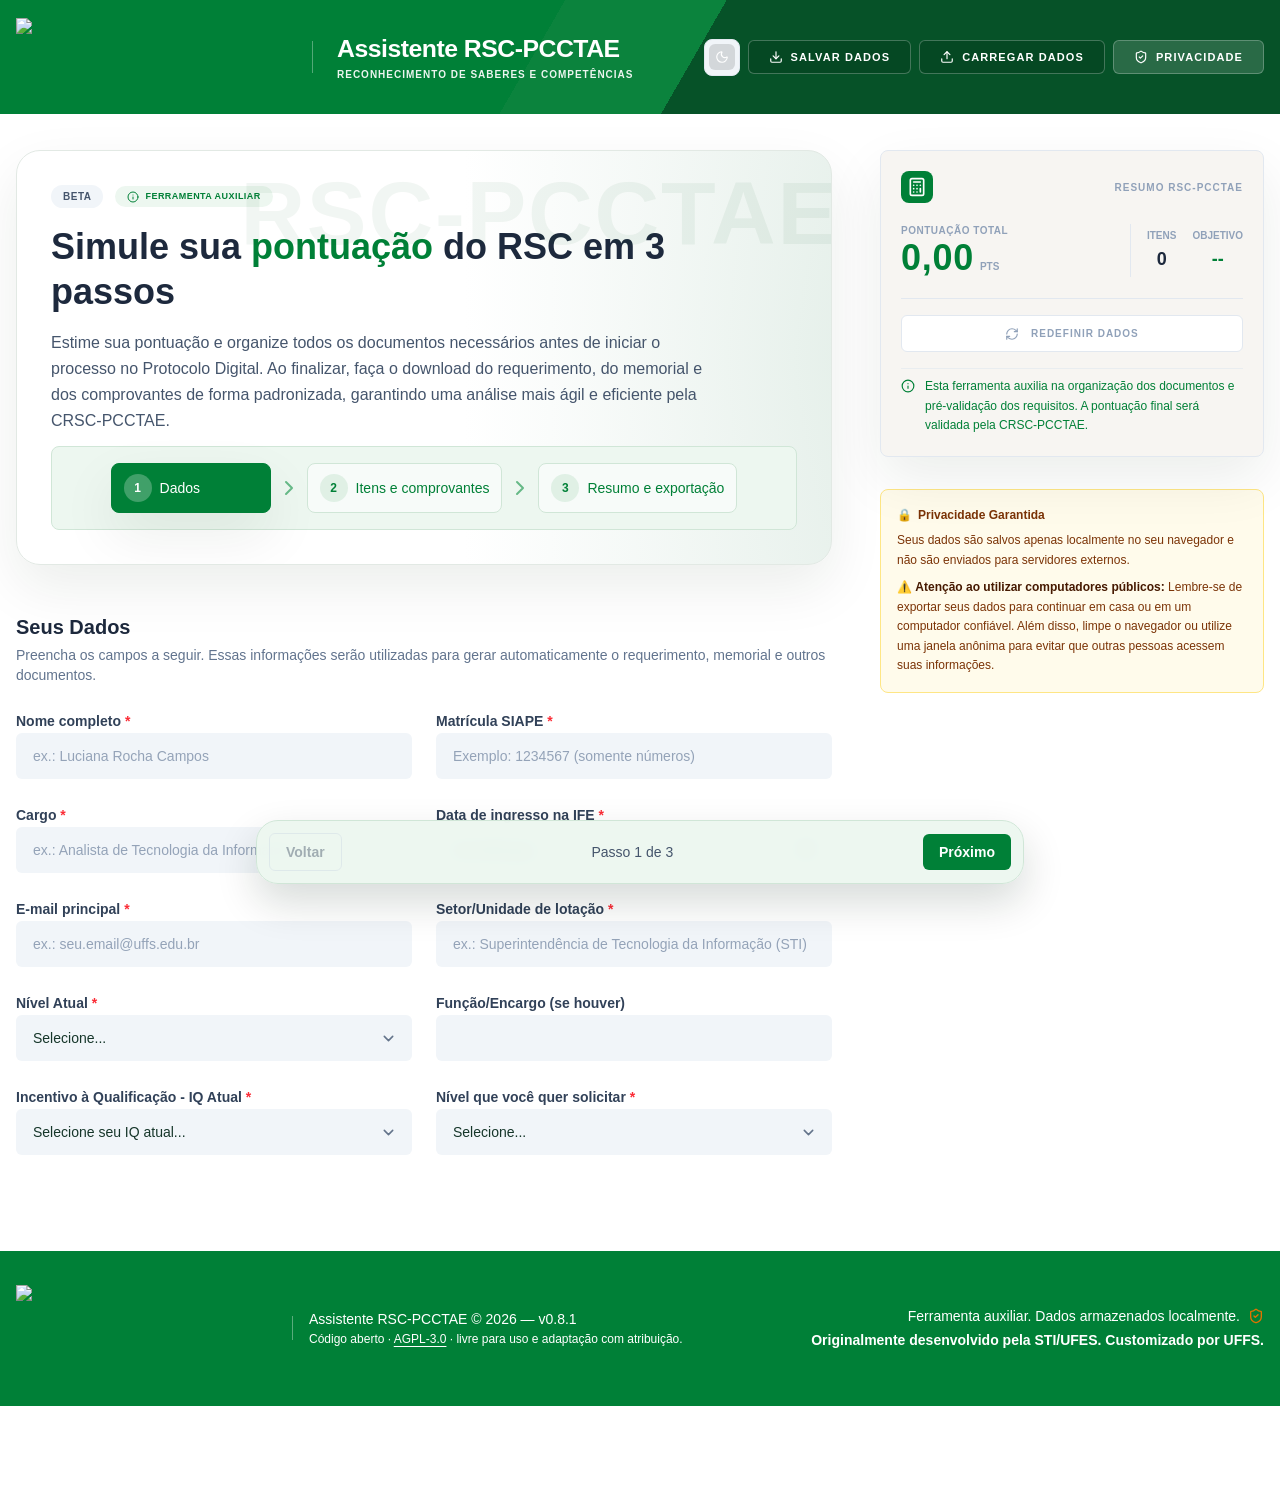
==== commit 5f8573ad: "Export only numbered PDFs with annex covers and required brief descriptions." ====
--- a/index.html
+++ b/index.html
@@ -18,11 +18,11 @@
         }
       </style></div><!--$--><!--/$--><script src="./next/static/chunks/webpack-28f1272783935abb.js" id="_R_" async=""></script><script>(self.__next_f=self.__next_f||[]).push([0])</script><script>self.__next_f.push([1,"1:\"$Sreact.fragment\"\n2:I[2262,[\"177\",\"static/chunks/app/layout-82c13f1121ba27d3.js\"],\"default\"]\n3:I[9766,[],\"\"]\n4:I[8924,[],\"\"]\n5:I[9021,[\"177\",\"static/chunks/app/layout-82c13f1121ba27d3.js\"],\"\"]\n6:I[1959,[],\"ClientPageRoot\"]\n7:I[4651,[\"638\",\"static/chunks/638-91cfcbcc5f65ffcb.js\",\"974\",\"static/chunks/app/page-ae349f5f44240e53.js\"],\"default\"]\na:I[4431,[],\"OutletBoundary\"]\nc:I[5278,[],\"AsyncMetadataOutlet\"]\ne:I[4431,[],\"ViewportBoundary\"]\n10:I[4431,[],\"MetadataBoundary\"]\n11:\"$Sreact.suspense\"\n13:I[7150,[],\"\"]\n:HL[\"./next/static/media/111c64c593307dd1-s.p.woff\",\"font\",{\"crossOrigin\":\"\",\"type\":\"font/woff\"}]\n:HL[\"./next/static/media/637b1e45cc911e74-s.p.woff\",\"font\",{\"crossOrigin\":\"\",\"type\":\"font/woff\"}]\n:HL[\"./next/static/media/cc27cf3ff100ea21-s.p.ttf\",\"font\",{\"crossOrigin\":\"\",\"type\":\"font/ttf\"}]\n:HL[\"./next/static/css/3eb1b02e65e8e652.css\",\"style\"]\n"])</script><script>self.__next_f.push([1,"0:{\"P\":null,\"b\":\"9aRGwMpVKhVI5mHyuBVNR\",\"p\":\"\",\"c\":[\"\",\"\"],\"i\":false,\"f\":[[[\"\",{\"children\":[\"__PAGE__\",{}]},\"$undefined\",\"$undefined\",true],[\"\",[\"$\",\"$1\",\"c\",{\"children\":[[[\"$\",\"link\",\"0\",{\"rel\":\"stylesheet\",\"href\":\"./next/static/css/3eb1b02e65e8e652.css\",\"precedence\":\"next\",\"crossOrigin\":\"$undefined\",\"nonce\":\"$undefined\"}]],[\"$\",\"html\",null,{\"lang\":\"pt-BR\",\"className\":\"__variable_b991f8 __variable_77d4bf\",\"children\":[[\"$\",\"head\",null,{\"children\":[[\"$\",\"meta\",null,{\"property\":\"creator.productor\",\"content\":\"http://estruturaorganizacional.dados.gov.br/id/unidade-organizacional/425\"}],[\"$\",\"link\",null,{\"rel\":\"stylesheet\",\"href\":\"./uffs-layout.css\"}]]}],[\"$\",\"body\",null,{\"suppressHydrationWarning\":true,\"className\":\"font-ufes antialiased bg-slate-50 text-slate-900\",\"children\":[[\"$\",\"$L2\",null,{}],[\"$\",\"$L3\",null,{\"parallelRouterKey\":\"children\",\"error\":\"$undefined\",\"errorStyles\":\"$undefined\",\"errorScripts\":\"$undefined\",\"template\":[\"$\",\"$L4\",null,{}],\"templateStyles\":\"$undefined\",\"templateScripts\":\"$undefined\",\"notFound\":[[[\"$\",\"title\",null,{\"children\":\"404: This page could not be found.\"}],[\"$\",\"div\",null,{\"style\":{\"fontFamily\":\"system-ui,\\\"Segoe UI\\\",Roboto,Helvetica,Arial,sans-serif,\\\"Apple Color Emoji\\\",\\\"Segoe UI Emoji\\\"\",\"height\":\"100vh\",\"textAlign\":\"center\",\"display\":\"flex\",\"flexDirection\":\"column\",\"alignItems\":\"center\",\"justifyContent\":\"center\"},\"children\":[\"$\",\"div\",null,{\"children\":[[\"$\",\"style\",null,{\"dangerouslySetInnerHTML\":{\"__html\":\"body{color:#000;background:#fff;margin:0}.next-error-h1{border-right:1px solid rgba(0,0,0,.3)}@media (prefers-color-scheme:dark){body{color:#fff;background:#000}.next-error-h1{border-right:1px solid rgba(255,255,255,.3)}}\"}}],[\"$\",\"h1\",null,{\"className\":\"next-error-h1\",\"style\":{\"display\":\"inline-block\",\"margin\":\"0 20px 0 0\",\"padding\":\"0 23px 0 0\",\"fontSize\":24,\"fontWeight\":500,\"verticalAlign\":\"top\",\"lineHeight\":\"49px\"},\"children\":404}],[\"$\",\"div\",null,{\"style\":{\"display\":\"inline-block\"},\"children\":[\"$\",\"h2\",null,{\"style\":{\"fontSize\":14,\"fontWeight\":400,\"lineHeight\":\"49px\",\"margin\":0},\"children\":\"This page could not be found.\"}]}]]}]}]],[]],\"forbidden\":\"$undefined\",\"unauthorized\":\"$undefined\"}],[\"$\",\"$L5\",null,{\"strategy\":\"afterInteractive\",\"src\":\"\"}]]}]]}]]}],{\"children\":[\"__PAGE__\",[\"$\",\"$1\",\"c\",{\"children\":[[\"$\",\"$L6\",null,{\"Component\":\"$7\",\"searchParams\":{},\"params\":{},\"promises\":[\"$@8\",\"$@9\"]}],null,[\"$\",\"$La\",null,{\"children\":[\"$Lb\",[\"$\",\"$Lc\",null,{\"promise\":\"$@d\"}]]}]]}],{},null,false]},null,false],[\"$\",\"$1\",\"h\",{\"children\":[null,[[\"$\",\"$Le\",null,{\"children\":\"$Lf\"}],[\"$\",\"meta\",null,{\"name\":\"next-size-adjust\",\"content\":\"\"}]],[\"$\",\"$L10\",null,{\"children\":[\"$\",\"div\",null,{\"hidden\":true,\"children\":[\"$\",\"$11\",null,{\"fallback\":null,\"children\":\"$L12\"}]}]}]]}],false]],\"m\":\"$undefined\",\"G\":[\"$13\",[]],\"s\":false,\"S\":true}\n"])</script><script>self.__next_f.push([1,"8:{}\n9:\"$0:f:0:1:2:children:1:props:children:0:props:params\"\n"])</script><script>self.__next_f.push([1,"f:[[\"$\",\"meta\",\"0\",{\"charSet\":\"utf-8\"}],[\"$\",\"meta\",\"1\",{\"name\":\"viewport\",\"content\":\"width=device-width, initial-scale=1\"}]]\nb:null\n"])</script><script>self.__next_f.push([1,"14:I[622,[],\"IconMark\"]\nd:{\"metadata\":[[\"$\",\"title\",\"0\",{\"children\":\"Assistente RSC-PCCTAE UFFS\"}],[\"$\",\"meta\",\"1\",{\"name\":\"description\",\"content\":\"Ferramenta auxiliar para contagem e organização de documentos para o RSC-PCCTAE.\"}],[\"$\",\"link\",\"2\",{\"rel\":\"icon\",\"href\":\"./favicon.ico\"}],[\"$\",\"$L14\",\"3\",{}]],\"error\":null,\"digest\":\"$undefined\"}\n"])</script><script>self.__next_f.push([1,"12:\"$d:metadata\"\n"])</script><!-- ===== EXTENSÃO LOCAL: ANEXOS consolidados + coluna Comprovantes (bloco aditivo) ===== -->
 <script src="./extensao/vendor/pdf-lib.min.js"></script>
+<script src="./extensao/vendor/html2pdf.bundle.min.js"></script>
 <script src="./extensao/vendor/jszip.min.js"></script>
 <script src="./extensao/criterios-ordem.js"></script>
 <script src="./extensao/anexos-consolidados.js"></script>
 <script src="./extensao/hook-exportacao.js"></script>
-<script src="./extensao/importar-backup.js"></script>
 <script>
 (function(){
   if (location.protocol === "file:") {
--- a/uffs-layout.css
+++ b/uffs-layout.css
@@ -0,0 +1,201 @@
+/* Camada institucional UFFS — adaptação visual para publicação estática no IIS */
+:root{
+  --uffs-green:#008037;
+  --uffs-green-dark:#00652c;
+  --uffs-green-darker:#065228;
+  --uffs-green-soft:#edf7f0;
+  --uffs-text:#16362a;
+  --uffs-muted:#62756e;
+  --uffs-border:#d8e2dc;
+  --uffs-page:#f4f6f5;
+  --uffs-shadow:0 22px 55px rgba(7,32,19,.08);
+}
+html{scroll-behavior:smooth;}
+body{
+  background:var(--uffs-page)!important;
+  color:var(--uffs-text)!important;
+  font-family:"Fira Sans","Segoe UI",Arial,sans-serif!important;
+}
+/* Governo federal */
+#{background:#7f7f7f!important;}
+/* Header principal */
+.min-h-screen > header:first-of-type{
+  position:relative!important;
+  top:auto!important;
+  background:linear-gradient(120deg,var(--uffs-green) 0 42%,#0b833d 42% 54%,var(--uffs-green-darker) 54% 100%)!important;
+  border-bottom:0!important;
+  box-shadow:none!important;
+  padding:18px 16px!important;
+  color:#fff!important;
+  backdrop-filter:none!important;
+}
+.min-h-screen > header:first-of-type .max-w-6xl{
+  max-width:1280px!important;
+}
+.min-h-screen > header:first-of-type img{
+  width:272px!important;
+  height:auto!important;
+  max-height:78px!important;
+  object-fit:contain!important;
+}
+.min-h-screen > header:first-of-type h1,
+.min-h-screen > header:first-of-type p,
+.min-h-screen > header:first-of-type .dark\:text-white,
+.min-h-screen > header:first-of-type .text-slate-800,
+.min-h-screen > header:first-of-type .text-slate-400,
+.min-h-screen > header:first-of-type .text-slate-500{
+  color:#fff!important;
+}
+.min-h-screen > header:first-of-type h1{
+  font-size:1.55rem!important;
+  letter-spacing:-.02em!important;
+}
+.min-h-screen > header:first-of-type p{
+  opacity:.92!important;
+}
+.min-h-screen > header:first-of-type .h-8.w-px{
+  background:rgba(255,255,255,.32)!important;
+}
+/* Botões do topo */
+.min-h-screen > header:first-of-type button,
+.min-h-screen > header:first-of-type label{
+  border-color:rgba(255,255,255,.25)!important;
+  background:rgba(0,0,0,.12)!important;
+  color:#fff!important;
+  box-shadow:none!important;
+}
+.min-h-screen > header:first-of-type button:hover,
+.min-h-screen > header:first-of-type label:hover{
+  background:rgba(0,0,0,.22)!important;
+}
+.min-h-screen > header:first-of-type .bg-amber-100,
+.min-h-screen > header:first-of-type .dark\:bg-amber-900\/30{
+  background:rgba(255,255,255,.14)!important;
+  color:#fff!important;
+}
+/* Área hero */
+main.max-w-6xl{
+  max-width:1280px!important;
+  margin-top:0!important;
+  padding-top:36px!important;
+}
+main.max-w-6xl > div:first-child > header:first-child{
+  position:relative;
+  overflow:hidden;
+  background:linear-gradient(90deg,rgba(255,255,255,.99) 0%,rgba(255,255,255,.97) 55%,rgba(232,241,236,.92) 100%),radial-gradient(circle at right center,rgba(0,128,55,.18),transparent 32%);
+  border:1px solid #e2e9e4;
+  border-radius:24px;
+  padding:34px;
+  box-shadow:var(--uffs-shadow);
+}
+main.max-w-6xl > div:first-child > header:first-child::after{
+  content:'RSC-PCCTAE';
+  position:absolute;
+  right:-8px;
+  top:18px;
+  font-size:clamp(42px,7vw,110px);
+  font-weight:800;
+  line-height:1;
+  letter-spacing:.02em;
+  color:rgba(0,82,40,.055);
+  pointer-events:none;
+}
+main h2 span,
+.text-brand-600,
+.dark\:text-brand-400,
+.text-brand-700,
+.text-brand-800,
+.text-brand-900\/80{
+  color:var(--uffs-green)!important;
+}
+.bg-brand-600,
+button.bg-brand-600{
+  background:var(--uffs-green)!important;
+  border-color:var(--uffs-green)!important;
+}
+.border-brand-600{border-color:var(--uffs-green)!important;}
+.ring-brand-600\/30{--tw-ring-color:rgba(0,128,55,.30)!important;}
+.bg-brand-50,
+.dark\:bg-brand-950\/20{
+  background:var(--uffs-green-soft)!important;
+}
+.border-brand-200,
+.border-brand-200\/80,
+.dark\:border-brand-900\/40,
+.dark\:border-brand-900\/50{
+  border-color:#d0e6d7!important;
+}
+/* Cards/formulários */
+.rounded-2xl,.rounded-xl{border-radius:22px!important;}
+.shadow-sm,.shadow-xl,.shadow-md{box-shadow:var(--uffs-shadow)!important;}
+input,select,textarea{
+  color:var(--uffs-text)!important;
+}
+.focus\:ring-brand-500:focus,
+.focus\:border-brand-500:focus{
+  --tw-ring-color:rgba(0,128,55,.28)!important;
+  border-color:var(--uffs-green)!important;
+}
+/* Barra fixa inferior */
+.fixed.bottom-4{
+  border-color:#d0e6d7!important;
+  background:rgba(237,247,240,.96)!important;
+  box-shadow:0 18px 42px rgba(7,32,19,.16)!important;
+}
+/* Rodapé no padrão visual do Boletim/UFFS */
+footer.mt-24{
+  background:var(--uffs-green)!important;
+  border-top:0!important;
+  color:#fff!important;
+  padding:34px 0!important;
+}
+footer.mt-24 .max-w-6xl{max-width:1280px!important;}
+footer.mt-24 img{
+  filter:none!important;
+  opacity:1!important;
+  width:260px!important;
+  height:auto!important;
+}
+footer.mt-24,
+footer.mt-24 p,
+footer.mt-24 span,
+footer.mt-24 a,
+footer.mt-24 .text-slate-400,
+footer.mt-24 .text-slate-500,
+footer.mt-24 .text-slate-600,
+footer.mt-24 .dark\:text-slate-300,
+footer.mt-24 .dark\:text-slate-400{
+  color:#fff!important;
+}
+footer.mt-24 a{text-decoration:underline;text-underline-offset:3px;}
+footer.mt-24 .h-6.w-px{background:rgba(255,255,255,.35)!important;}
+/* Dark mode: mantém usabilidade, mas preserva identidade institucional */
+.dark body,
+.dark .min-h-screen{background:#0f1b16!important;}
+.dark main.max-w-6xl > div:first-child > header:first-child{
+  background:linear-gradient(90deg,rgba(15,27,22,.98),rgba(18,44,31,.96));
+  border-color:rgba(255,255,255,.1);
+}
+.dark main.max-w-6xl > div:first-child > header:first-child::after{color:rgba(255,255,255,.04);}
+@media (max-width: 768px){
+  .min-h-screen > header:first-of-type .max-w-6xl{align-items:flex-start!important;}
+  .min-h-screen > header:first-of-type img{width:220px!important;}
+  main.max-w-6xl > div:first-child > header:first-child{padding:24px;}
+}
+
+.font-ufes{font-family:"Fira Sans","Segoe UI",Arial,sans-serif!important;}
+
+/* Descrição breve do anexo (obrigatória) */
+input[id^="anexo-titulo-"]{
+  background:#f7fbf8!important;
+}
+input[id^="anexo-titulo-"]:focus{
+  border-color:var(--uffs-green)!important;
+  box-shadow:0 0 0 3px rgba(0,128,55,.18)!important;
+}
+label[for^="anexo-titulo-"]{
+  color:var(--uffs-green)!important;
+  text-transform:none!important;
+  letter-spacing:0!important;
+  font-size:11px!important;
+}
